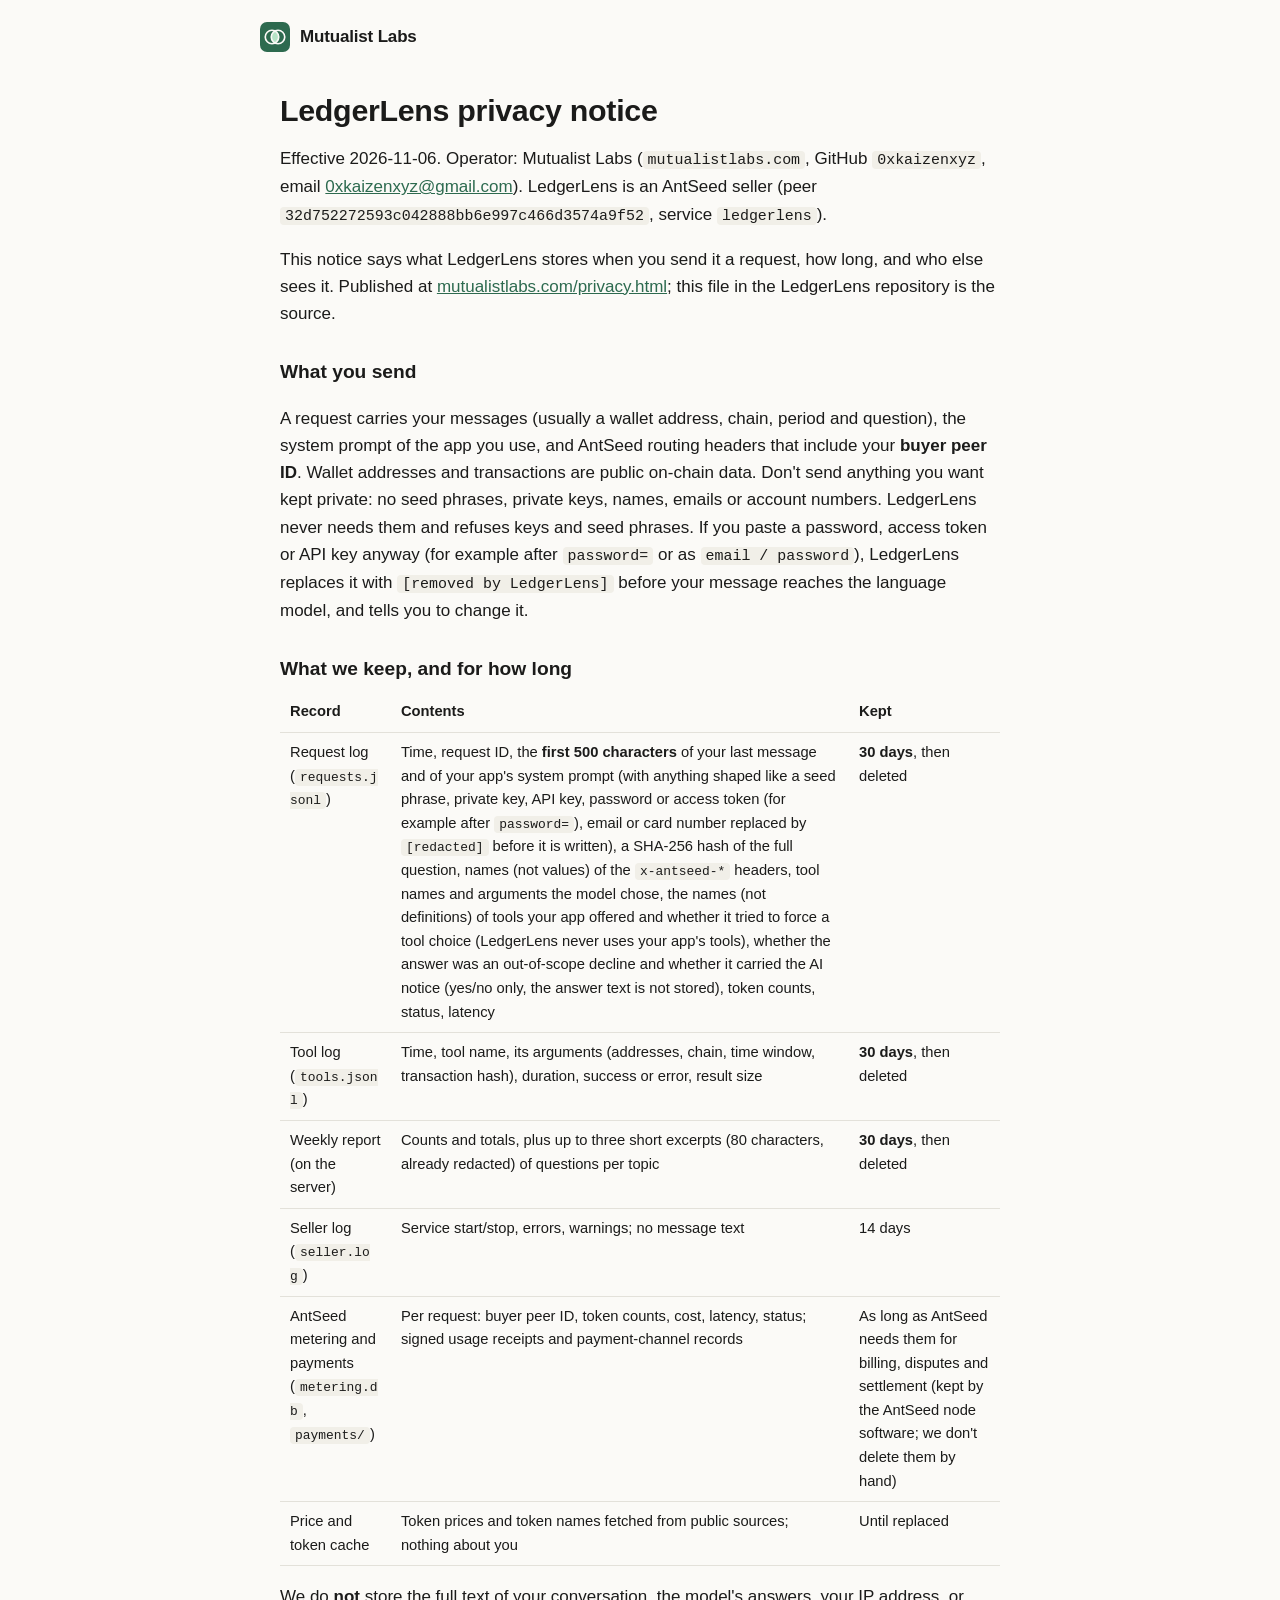
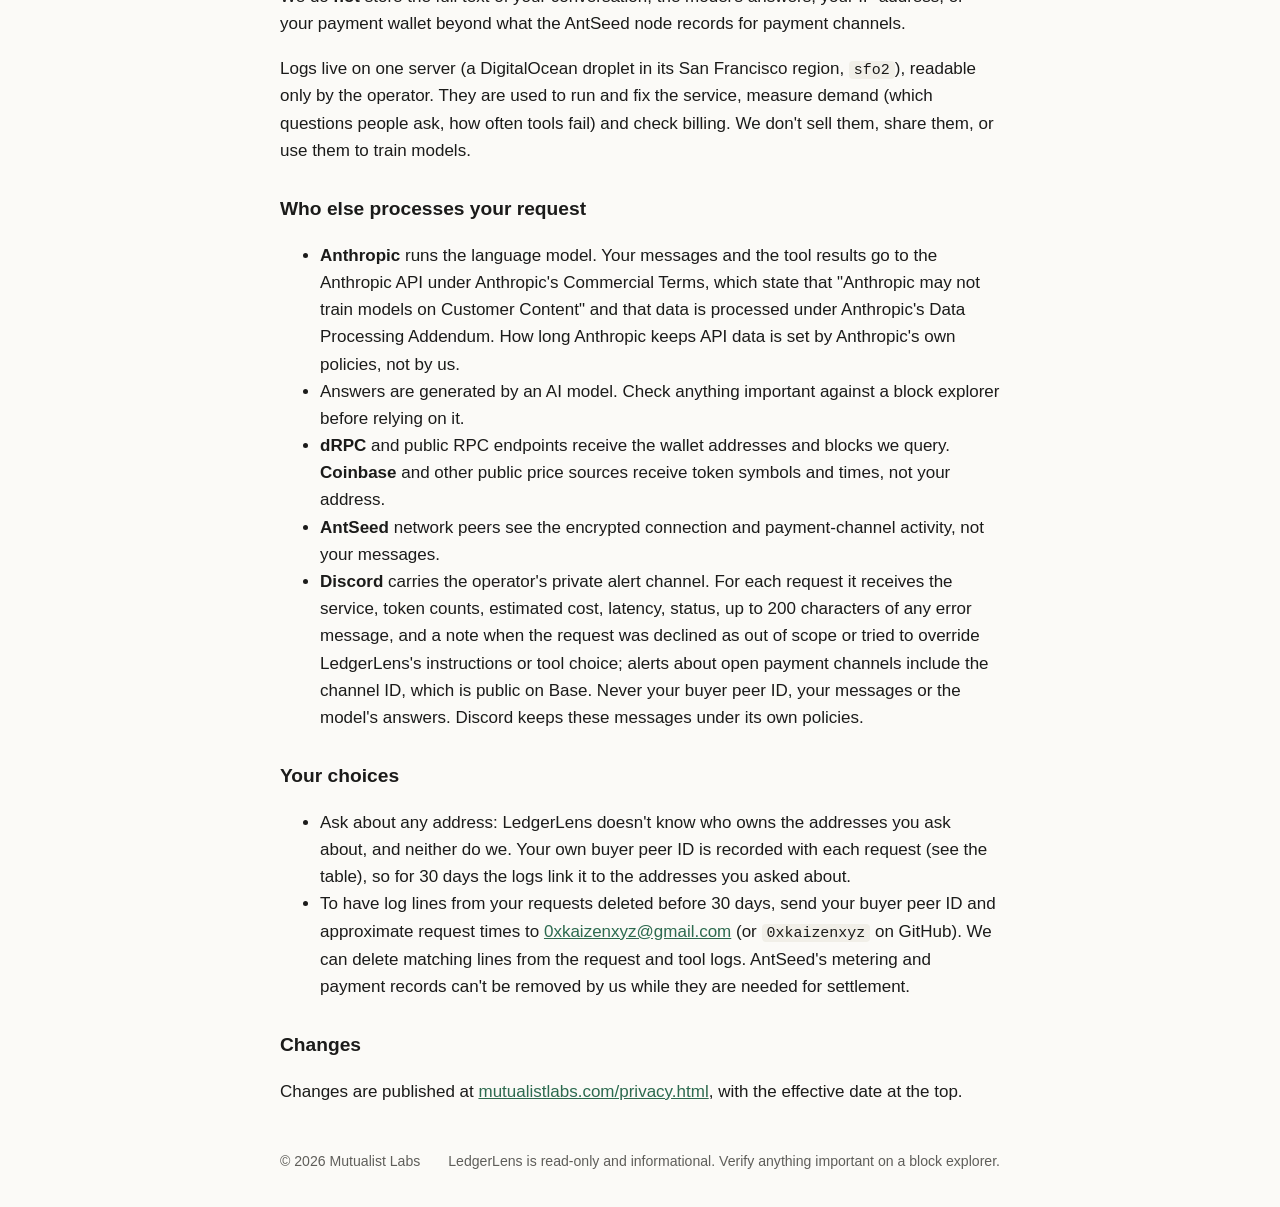
==== privacy.html @ b7d0d2d5 "Privacy: Discord alerts no longer carry buyer peer IDs (audit LL-03)" ====
<!doctype html>
<html lang="en">
<head>
  <meta charset="utf-8">
  <meta name="viewport" content="width=device-width, initial-scale=1">
  <title>LedgerLens privacy notice · Mutualist Labs</title>
  <meta name="description" content="What LedgerLens stores when you send it a request, how long, and who else sees it.">
  <link rel="icon" href="/favicon.svg" type="image/svg+xml">
  <link rel="apple-touch-icon" href="/apple-touch-icon.png">
  <style>
    :root {
      --bg: #fbfaf7;
      --fg: #1b1b1a;
      --muted: #5f5e5a;
      --line: #e3e1da;
      --accent: #2d6a4f;
      --accent-soft: #74c69d;
      --code-bg: #f1efe8;
      /* LedgerLens keeps its dark identity in both themes */
      --ll-bg: #141413;
      --ll-panel: #1f1e1c;
      --ll-line: #2c2b28;
      --ll-fg: #ecebe6;
      --ll-muted: #a3a29c;
      --ll-accent: #74c69d;
      --ll-warn: #e9a23b;
    }
    @media (prefers-color-scheme: dark) {
      :root {
        --bg: #1b1b1a;
        --fg: #ecebe6;
        --muted: #a3a29c;
        --line: #2f2e2b;
        --accent: #74c69d;
        --accent-soft: #74c69d;
        --code-bg: #242320;
        --ll-bg: #141413;
      }
    }
    * { box-sizing: border-box; }
    html { -webkit-text-size-adjust: 100%; }
    body {
      margin: 0;
      background: var(--bg);
      color: var(--fg);
      font: 17px/1.6 -apple-system, "Helvetica Neue", Helvetica, Arial, sans-serif;
    }
    a { color: var(--accent); }
    .wrap { max-width: 760px; margin: 0 auto; padding: 0 20px; }

    /* top bar */
    .bar { display: flex; align-items: center; gap: 10px; padding: 22px 0; font-weight: 700; letter-spacing: -0.01em; }
    .bar svg { width: 30px; height: 30px; border-radius: 7px; flex: none; }

    /* shared brand type */
    .eyebrow { font-size: 0.8rem; font-weight: 600; letter-spacing: 0.18em; text-transform: uppercase; color: var(--accent); margin: 0 0 14px; }
    .headline { font-size: clamp(2rem, 6vw, 3.1rem); line-height: 1.12; font-weight: 700; letter-spacing: -0.025em; margin: 0; text-wrap: balance; }
    .headline em { font-style: normal; color: var(--accent); }

    /* hero */
    .hero { text-align: center; padding-top: 64px; padding-bottom: 56px; }
    .chain { display: block; width: 236px; max-width: 70%; height: auto; margin: 34px auto 30px; color: var(--accent); }
    .chain .fill { fill: var(--accent-soft); opacity: 0.55; }
    .hero p.intro { max-width: 560px; margin: 0 auto; color: var(--muted); font-size: 1.08rem; }

    /* LedgerLens band */
    .ll { background: var(--ll-bg); color: var(--ll-fg); padding: 72px 0 64px; }
    .ll a { color: var(--ll-accent); }
    .ll .eyebrow { color: var(--ll-accent); display: flex; align-items: center; justify-content: center; gap: 10px; }
    .ll .eyebrow svg { width: 22px; height: 22px; border-radius: 5px; }
    .ll .headline { font-size: clamp(1.7rem, 5vw, 2.5rem); text-align: center; }
    .ll .headline em { color: var(--ll-accent); }
    .ll .sub { text-align: center; color: var(--ll-muted); max-width: 560px; margin: 16px auto 0; }

    .receipt {
      max-width: 600px; margin: 36px auto 8px;
      background: var(--ll-panel); border: 1px solid var(--ll-line); border-radius: 14px;
      padding: 18px 26px;
      font: 0.95rem/1.5 ui-monospace, SFMono-Regular, Menlo, Consolas, monospace;
    }
    .receipt div { display: flex; justify-content: space-between; gap: 16px; padding: 7px 0; }
    .receipt .tx { color: var(--ll-accent); white-space: nowrap; }
    .receipt .warn { color: var(--ll-warn); }
    .caption { text-align: center; color: var(--ll-muted); font-size: 0.8rem; margin: 0 0 48px; }

    .cols { display: grid; grid-template-columns: 1fr 1fr; gap: 8px 40px; }
    .ll h3 { font-size: 1rem; margin: 0 0 8px; color: var(--ll-fg); }
    .ll ul { padding-left: 1.1em; margin: 0 0 28px; color: var(--ll-muted); }
    .ll li { margin: 5px 0; }
    .ll li::marker { color: var(--ll-accent); }

    .ll code, .ll pre { font: 0.88em/1.55 ui-monospace, SFMono-Regular, Menlo, Consolas, monospace; background: var(--ll-panel); border-radius: 6px; }
    .ll code { padding: 1px 5px; word-break: break-all; }
    .ll pre { padding: 16px 18px; overflow-x: auto; border: 1px solid var(--ll-line); margin: 0 0 32px; }
    .ll pre code { padding: 0; background: none; word-break: normal; }
    .ll p { color: var(--ll-muted); }

    dl { display: grid; grid-template-columns: max-content 1fr; gap: 6px 18px; margin: 0; }
    dt { color: var(--ll-muted); }
    dd { margin: 0; min-width: 0; }

    footer { padding: 28px 0 40px; color: var(--muted); font-size: 0.88rem; }
    footer .wrap { display: flex; flex-wrap: wrap; justify-content: space-between; gap: 8px 24px; }

    @media (max-width: 560px) {
      .wrap { padding: 0 16px; }
      .hero { padding-top: 44px; padding-bottom: 44px; }
      .ll { padding: 52px 0 48px; }
      .cols { grid-template-columns: 1fr; }
      .receipt { padding: 14px 16px; font-size: 0.82rem; }
      dl { grid-template-columns: 1fr; gap: 2px; }
      dd { margin-bottom: 8px; }
    }
  </style>
  <style>
    .doc h1 { font-size: 1.9rem; line-height: 1.2; margin: 18px 0 10px; letter-spacing: -0.01em; }
    .doc h2 { font-size: 1.2rem; margin: 30px 0 8px; }
    .doc .tbl { overflow-x: auto; }
    .doc table { border-collapse: collapse; width: 100%; font-size: 0.92rem; }
    .doc th, .doc td { text-align: left; vertical-align: top; padding: 8px 10px; border-bottom: 1px solid var(--line); }
    .doc code { background: var(--code-bg); padding: 1px 5px; border-radius: 4px; font-size: 0.88em; overflow-wrap: anywhere; }
  </style>
</head>
<body>
  <!-- Generated from PRIVACY.md in the ledgerlens repo; edit that file, not this one. -->
  <header class="wrap bar">
    <svg viewBox="0 0 400 400" aria-hidden="true">
      <rect width="400" height="400" fill="#2d6a4f"/>
      <path d="M200,119.4 A90,90 0 0 1 200,280.6 A90,90 0 0 1 200,119.4 Z" fill="#b7e4c7"/>
      <circle cx="160" cy="200" r="90" fill="none" stroke="#fbfaf7" stroke-width="22"/>
      <circle cx="240" cy="200" r="90" fill="none" stroke="#fbfaf7" stroke-width="22"/>
    </svg>
    <a href="/" style="color:inherit;text-decoration:none">Mutualist Labs</a>
  </header>
  <main class="wrap doc">
<h1>LedgerLens privacy notice</h1>
<p>Effective 2026-11-06. Operator: Mutualist Labs (<code>mutualistlabs.com</code>, GitHub <code>0xkaizenxyz</code>, email <a href="mailto:0xkaizenxyz@gmail.com">0xkaizenxyz@gmail.com</a>). LedgerLens is an AntSeed seller (peer <code>32d752272593c042888bb6e997c466d3574a9f52</code>, service <code>ledgerlens</code>).</p>
<p>This notice says what LedgerLens stores when you send it a request, how long, and who else sees it. Published at <a href="/privacy.html">mutualistlabs.com/privacy.html</a>; this file in the LedgerLens repository is the source.</p>
<h2>What you send</h2>
<p>A request carries your messages (usually a wallet address, chain, period and question), the system prompt of the app you use, and AntSeed routing headers that include your <strong>buyer peer ID</strong>. Wallet addresses and transactions are public on-chain data. Don't send anything you want kept private: no seed phrases, private keys, names, emails or account numbers. LedgerLens never needs them and refuses keys and seed phrases. If you paste a password, access token or API key anyway (for example after <code>password=</code> or as <code>email / password</code>), LedgerLens replaces it with <code>[removed by LedgerLens]</code> before your message reaches the language model, and tells you to change it.</p>
<h2>What we keep, and for how long</h2>
<div class="tbl"><table>
<thead><tr><th>Record</th><th>Contents</th><th>Kept</th></tr></thead><tbody>
<tr><td>Request log (<code>requests.jsonl</code>)</td><td>Time, request ID, the <strong>first 500 characters</strong> of your last message and of your app's system prompt (with anything shaped like a seed phrase, private key, API key, password or access token (for example after <code>password=</code>), email or card number replaced by <code>[redacted]</code> before it is written), a SHA-256 hash of the full question, names (not values) of the <code>x-antseed-*</code> headers, tool names and arguments the model chose, the names (not definitions) of tools your app offered and whether it tried to force a tool choice (LedgerLens never uses your app's tools), whether the answer was an out-of-scope decline and whether it carried the AI notice (yes/no only, the answer text is not stored), token counts, status, latency</td><td><strong>30 days</strong>, then deleted</td></tr>
<tr><td>Tool log (<code>tools.jsonl</code>)</td><td>Time, tool name, its arguments (addresses, chain, time window, transaction hash), duration, success or error, result size</td><td><strong>30 days</strong>, then deleted</td></tr>
<tr><td>Weekly report (on the server)</td><td>Counts and totals, plus up to three short excerpts (80 characters, already redacted) of questions per topic</td><td><strong>30 days</strong>, then deleted</td></tr>
<tr><td>Seller log (<code>seller.log</code>)</td><td>Service start/stop, errors, warnings; no message text</td><td>14 days</td></tr>
<tr><td>AntSeed metering and payments (<code>metering.db</code>, <code>payments/</code>)</td><td>Per request: buyer peer ID, token counts, cost, latency, status; signed usage receipts and payment-channel records</td><td>As long as AntSeed needs them for billing, disputes and settlement (kept by the AntSeed node software; we don't delete them by hand)</td></tr>
<tr><td>Price and token cache</td><td>Token prices and token names fetched from public sources; nothing about you</td><td>Until replaced</td></tr>
</tbody></table></div>
<p>We do <strong>not</strong> store the full text of your conversation, the model's answers, your IP address, or your payment wallet beyond what the AntSeed node records for payment channels.</p>
<p>Logs live on one server (a DigitalOcean droplet in its San Francisco region, <code>sfo2</code>), readable only by the operator. They are used to run and fix the service, measure demand (which questions people ask, how often tools fail) and check billing. We don't sell them, share them, or use them to train models.</p>
<h2>Who else processes your request</h2>
<ul><li><strong>Anthropic</strong> runs the language model. Your messages and the tool results go to the Anthropic API under Anthropic's Commercial Terms, which state that "Anthropic may not train models on Customer Content" and that data is processed under Anthropic's Data Processing Addendum. How long Anthropic keeps API data is set by Anthropic's own policies, not by us.</li><li>Answers are generated by an AI model. Check anything important against a block explorer before relying on it.</li><li><strong>dRPC</strong> and public RPC endpoints receive the wallet addresses and blocks we query. <strong>Coinbase</strong> and other public price sources receive token symbols and times, not your address.</li><li><strong>AntSeed</strong> network peers see the encrypted connection and payment-channel activity, not your messages.</li><li><strong>Discord</strong> carries the operator's private alert channel. For each request it receives the service, token counts, estimated cost, latency, status, up to 200 characters of any error message, and a note when the request was declined as out of scope or tried to override LedgerLens's instructions or tool choice; alerts about open payment channels include the channel ID, which is public on Base. Never your buyer peer ID, your messages or the model's answers. Discord keeps these messages under its own policies.</li></ul>
<h2>Your choices</h2>
<ul><li>Ask about any address: LedgerLens doesn't know who owns the addresses you ask about, and neither do we. Your own buyer peer ID is recorded with each request (see the table), so for 30 days the logs link it to the addresses you asked about.</li><li>To have log lines from your requests deleted before 30 days, send your buyer peer ID and approximate request times to <a href="mailto:0xkaizenxyz@gmail.com">0xkaizenxyz@gmail.com</a> (or <code>0xkaizenxyz</code> on GitHub). We can delete matching lines from the request and tool logs. AntSeed's metering and payment records can't be removed by us while they are needed for settlement.</li></ul>
<h2>Changes</h2>
<p>Changes are published at <a href="/privacy.html">mutualistlabs.com/privacy.html</a>, with the effective date at the top.</p>
  </main>
  <footer>
    <div class="wrap">
      <span>© 2026 Mutualist Labs</span>
      <span>LedgerLens is read-only and informational. Verify anything important on a block explorer.</span>
    </div>
  </footer>
</body>
</html>
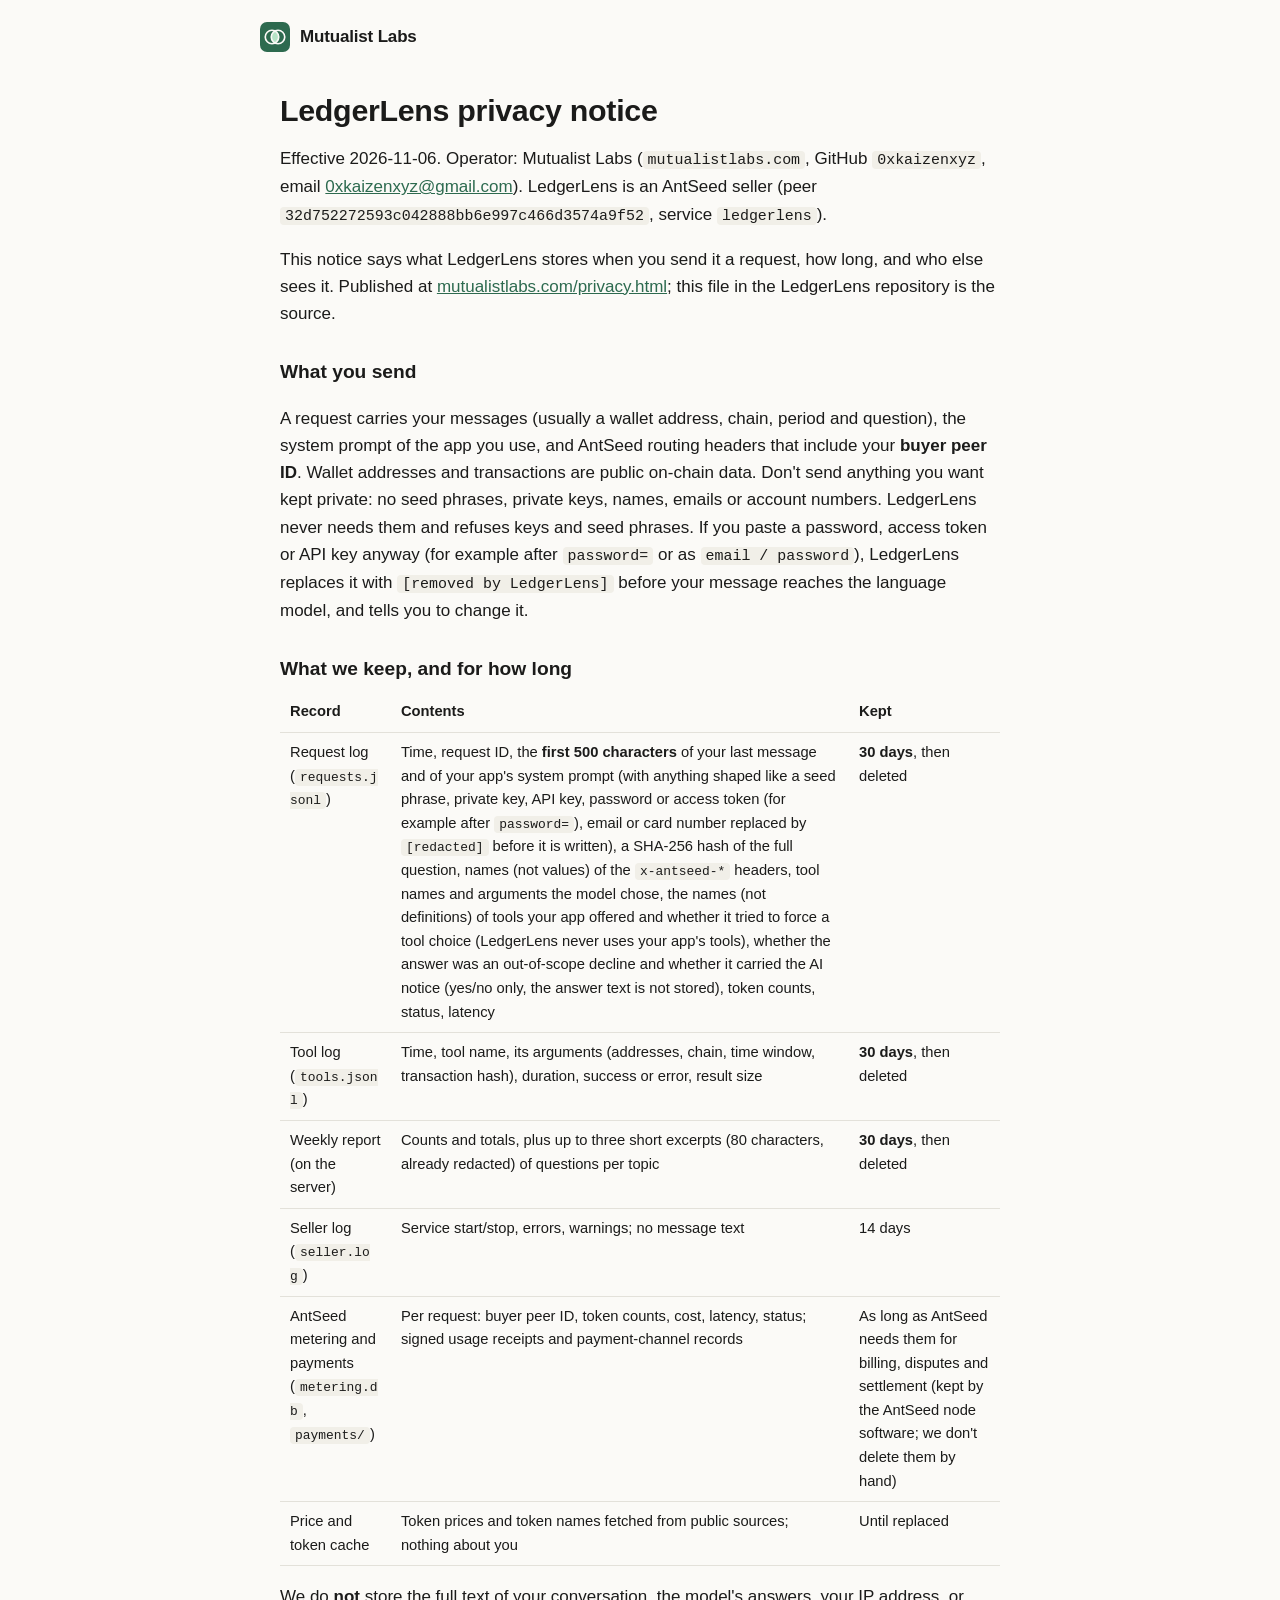
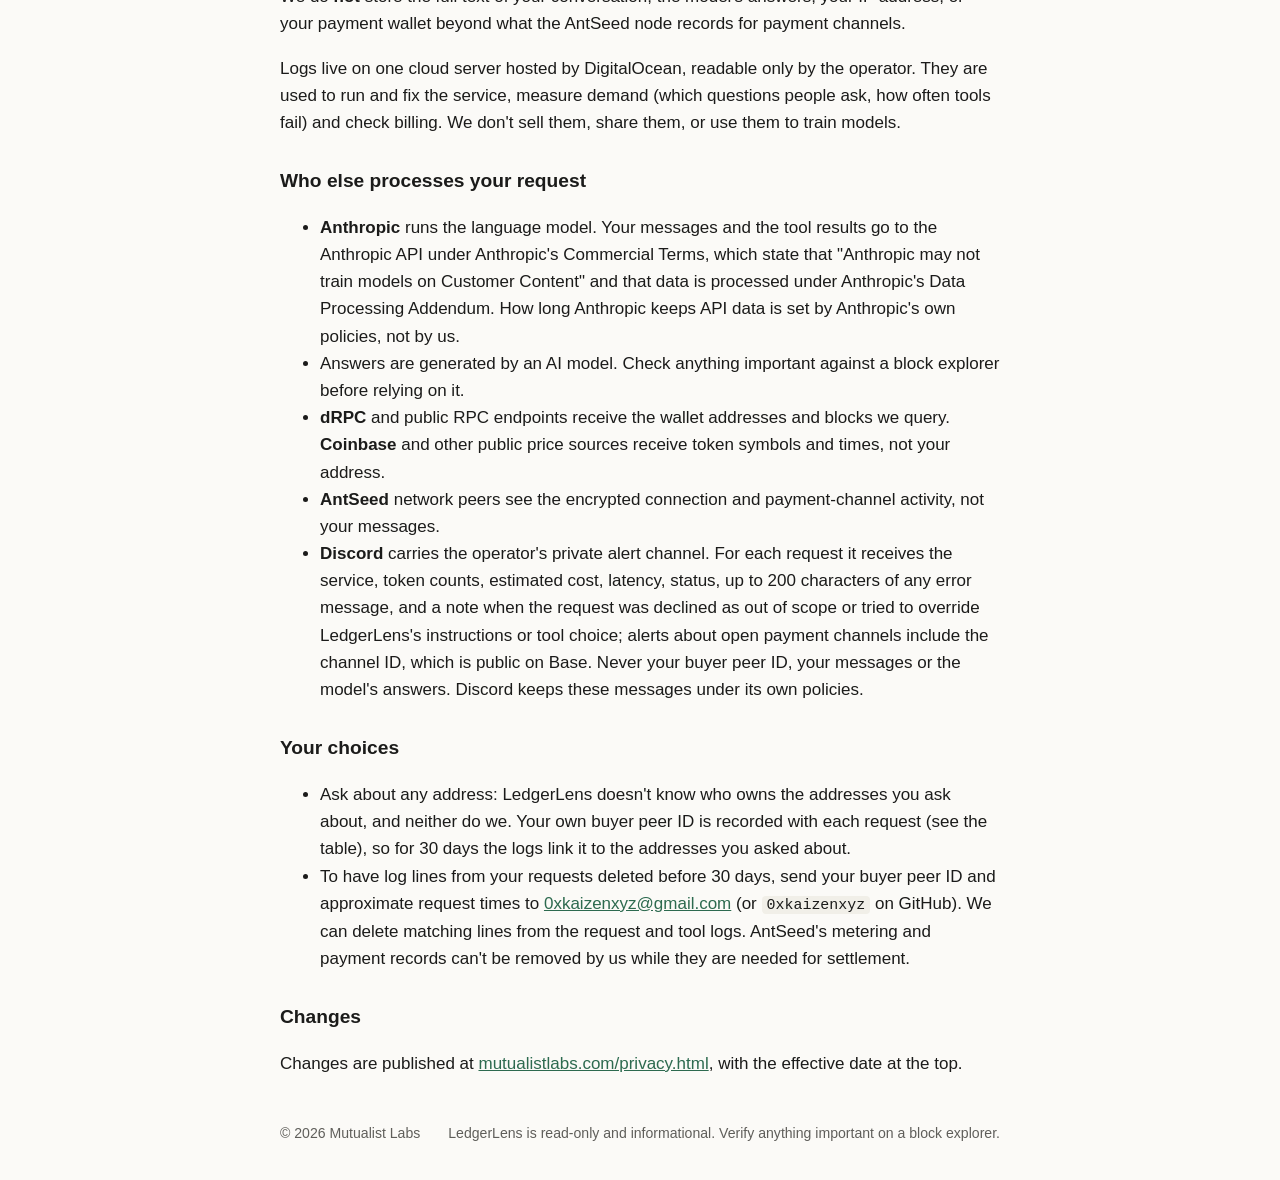
==== commit 24479832: "Privacy page: drop the server's region Co-Authored-By: Claude Opus 5.5 <noreply@anthropic.com>" ====
--- a/privacy.html
+++ b/privacy.html
@@ -149,7 +149,7 @@
 <tr><td>Price and token cache</td><td>Token prices and token names fetched from public sources; nothing about you</td><td>Until replaced</td></tr>
 </tbody></table></div>
 <p>We do <strong>not</strong> store the full text of your conversation, the model's answers, your IP address, or your payment wallet beyond what the AntSeed node records for payment channels.</p>
-<p>Logs live on one server (a DigitalOcean droplet in its San Francisco region, <code>sfo2</code>), readable only by the operator. They are used to run and fix the service, measure demand (which questions people ask, how often tools fail) and check billing. We don't sell them, share them, or use them to train models.</p>
+<p>Logs live on one cloud server hosted by DigitalOcean, readable only by the operator. They are used to run and fix the service, measure demand (which questions people ask, how often tools fail) and check billing. We don't sell them, share them, or use them to train models.</p>
 <h2>Who else processes your request</h2>
 <ul><li><strong>Anthropic</strong> runs the language model. Your messages and the tool results go to the Anthropic API under Anthropic's Commercial Terms, which state that "Anthropic may not train models on Customer Content" and that data is processed under Anthropic's Data Processing Addendum. How long Anthropic keeps API data is set by Anthropic's own policies, not by us.</li><li>Answers are generated by an AI model. Check anything important against a block explorer before relying on it.</li><li><strong>dRPC</strong> and public RPC endpoints receive the wallet addresses and blocks we query. <strong>Coinbase</strong> and other public price sources receive token symbols and times, not your address.</li><li><strong>AntSeed</strong> network peers see the encrypted connection and payment-channel activity, not your messages.</li><li><strong>Discord</strong> carries the operator's private alert channel. For each request it receives the service, token counts, estimated cost, latency, status, up to 200 characters of any error message, and a note when the request was declined as out of scope or tried to override LedgerLens's instructions or tool choice; alerts about open payment channels include the channel ID, which is public on Base. Never your buyer peer ID, your messages or the model's answers. Discord keeps these messages under its own policies.</li></ul>
 <h2>Your choices</h2>
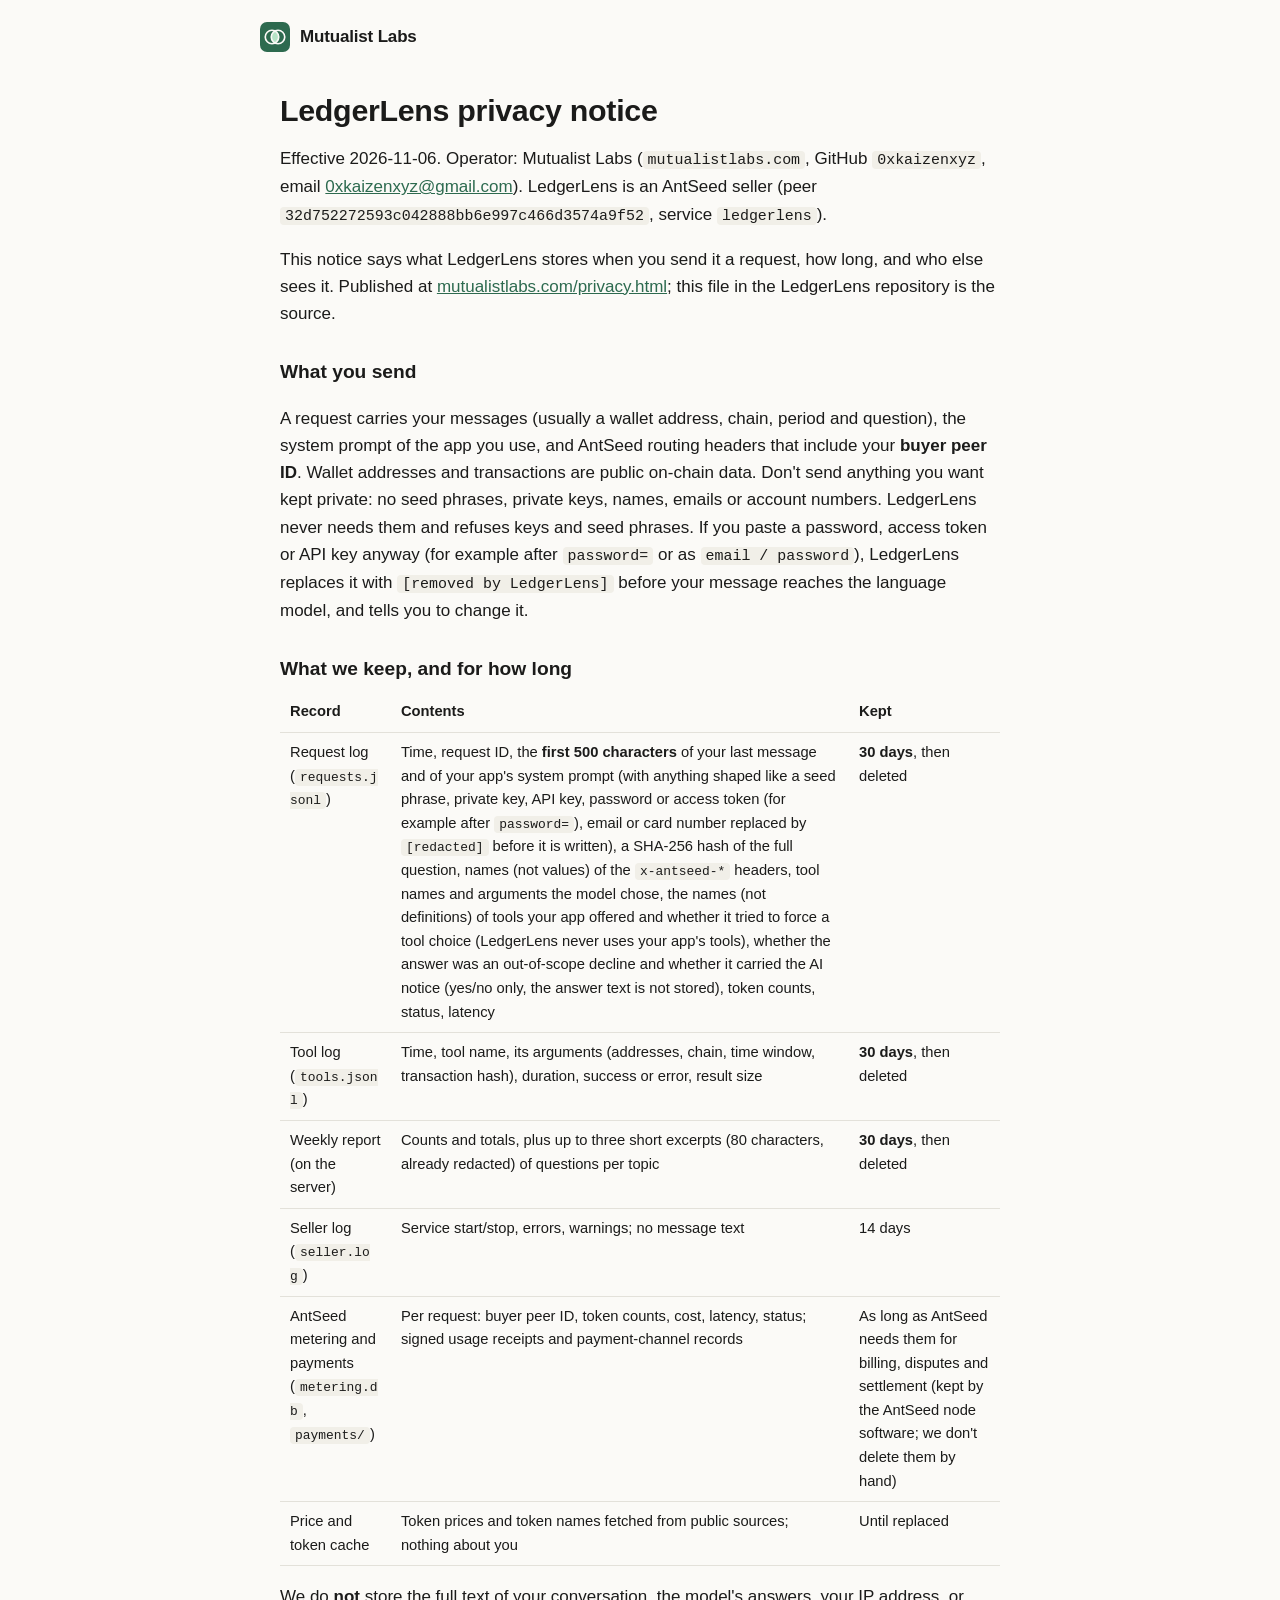
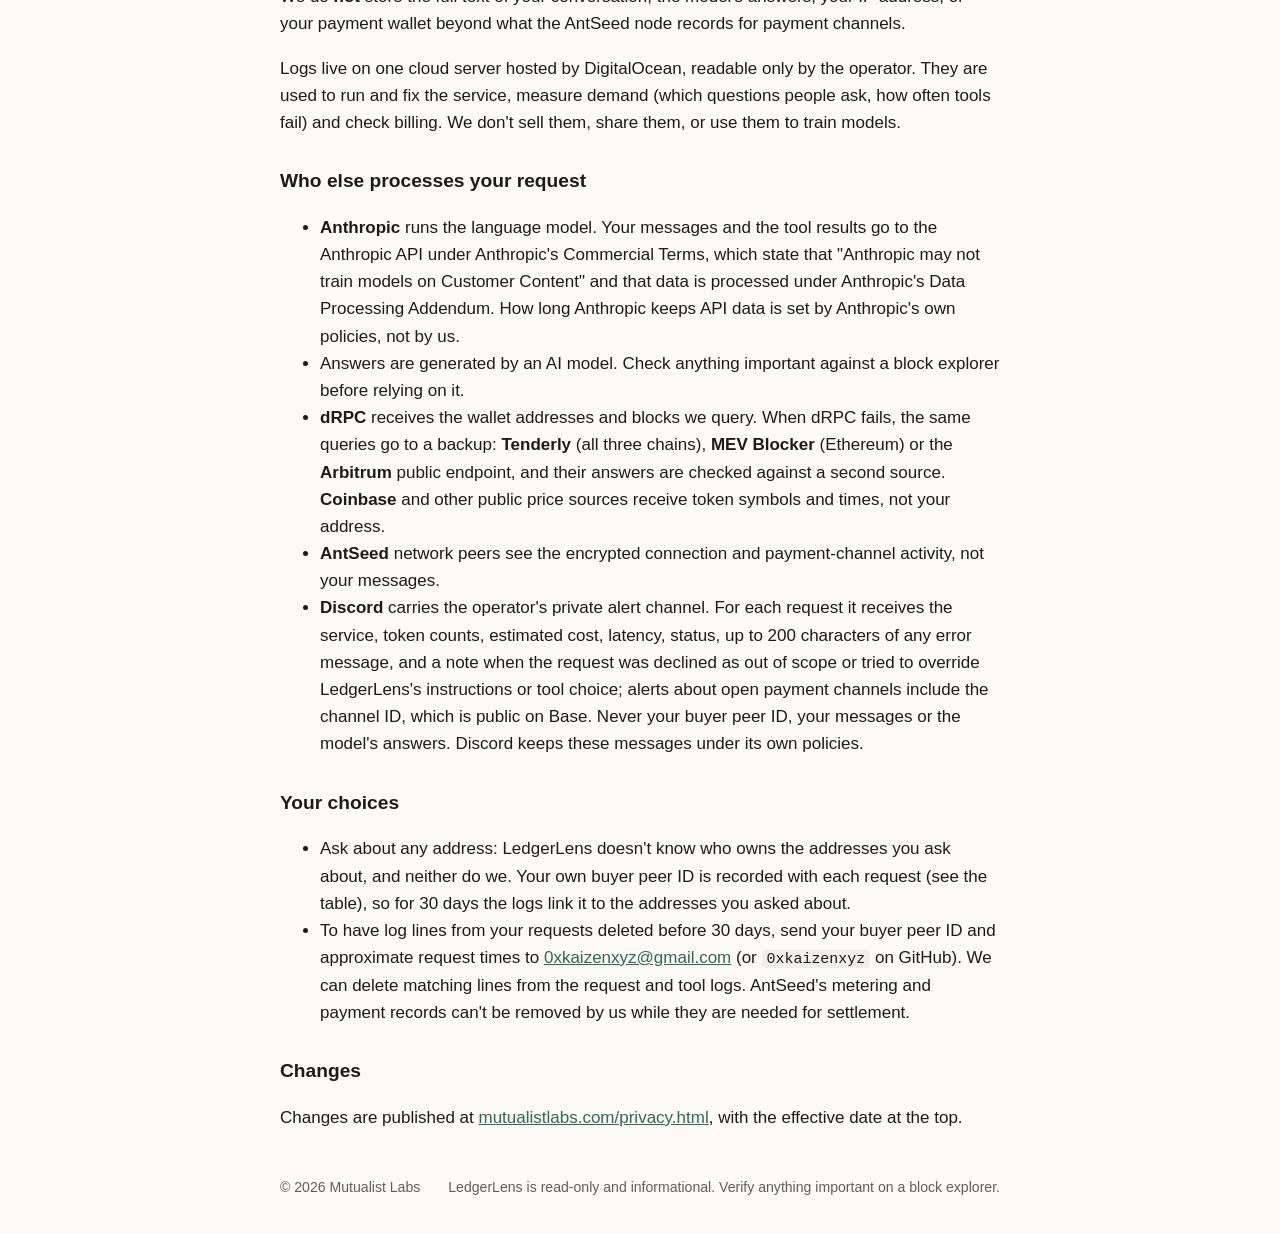
==== commit c27e63fa: "Privacy: name the RPC backup providers and the cross-check (audit LL-08)" ====
--- a/privacy.html
+++ b/privacy.html
@@ -151,7 +151,7 @@
 <p>We do <strong>not</strong> store the full text of your conversation, the model's answers, your IP address, or your payment wallet beyond what the AntSeed node records for payment channels.</p>
 <p>Logs live on one cloud server hosted by DigitalOcean, readable only by the operator. They are used to run and fix the service, measure demand (which questions people ask, how often tools fail) and check billing. We don't sell them, share them, or use them to train models.</p>
 <h2>Who else processes your request</h2>
-<ul><li><strong>Anthropic</strong> runs the language model. Your messages and the tool results go to the Anthropic API under Anthropic's Commercial Terms, which state that "Anthropic may not train models on Customer Content" and that data is processed under Anthropic's Data Processing Addendum. How long Anthropic keeps API data is set by Anthropic's own policies, not by us.</li><li>Answers are generated by an AI model. Check anything important against a block explorer before relying on it.</li><li><strong>dRPC</strong> and public RPC endpoints receive the wallet addresses and blocks we query. <strong>Coinbase</strong> and other public price sources receive token symbols and times, not your address.</li><li><strong>AntSeed</strong> network peers see the encrypted connection and payment-channel activity, not your messages.</li><li><strong>Discord</strong> carries the operator's private alert channel. For each request it receives the service, token counts, estimated cost, latency, status, up to 200 characters of any error message, and a note when the request was declined as out of scope or tried to override LedgerLens's instructions or tool choice; alerts about open payment channels include the channel ID, which is public on Base. Never your buyer peer ID, your messages or the model's answers. Discord keeps these messages under its own policies.</li></ul>
+<ul><li><strong>Anthropic</strong> runs the language model. Your messages and the tool results go to the Anthropic API under Anthropic's Commercial Terms, which state that "Anthropic may not train models on Customer Content" and that data is processed under Anthropic's Data Processing Addendum. How long Anthropic keeps API data is set by Anthropic's own policies, not by us.</li><li>Answers are generated by an AI model. Check anything important against a block explorer before relying on it.</li><li><strong>dRPC</strong> receives the wallet addresses and blocks we query. When dRPC fails, the same queries go to a backup: <strong>Tenderly</strong> (all three chains), <strong>MEV Blocker</strong> (Ethereum) or the <strong>Arbitrum</strong> public endpoint, and their answers are checked against a second source. <strong>Coinbase</strong> and other public price sources receive token symbols and times, not your address.</li><li><strong>AntSeed</strong> network peers see the encrypted connection and payment-channel activity, not your messages.</li><li><strong>Discord</strong> carries the operator's private alert channel. For each request it receives the service, token counts, estimated cost, latency, status, up to 200 characters of any error message, and a note when the request was declined as out of scope or tried to override LedgerLens's instructions or tool choice; alerts about open payment channels include the channel ID, which is public on Base. Never your buyer peer ID, your messages or the model's answers. Discord keeps these messages under its own policies.</li></ul>
 <h2>Your choices</h2>
 <ul><li>Ask about any address: LedgerLens doesn't know who owns the addresses you ask about, and neither do we. Your own buyer peer ID is recorded with each request (see the table), so for 30 days the logs link it to the addresses you asked about.</li><li>To have log lines from your requests deleted before 30 days, send your buyer peer ID and approximate request times to <a href="mailto:0xkaizenxyz@gmail.com">0xkaizenxyz@gmail.com</a> (or <code>0xkaizenxyz</code> on GitHub). We can delete matching lines from the request and tool logs. AntSeed's metering and payment records can't be removed by us while they are needed for settlement.</li></ul>
 <h2>Changes</h2>
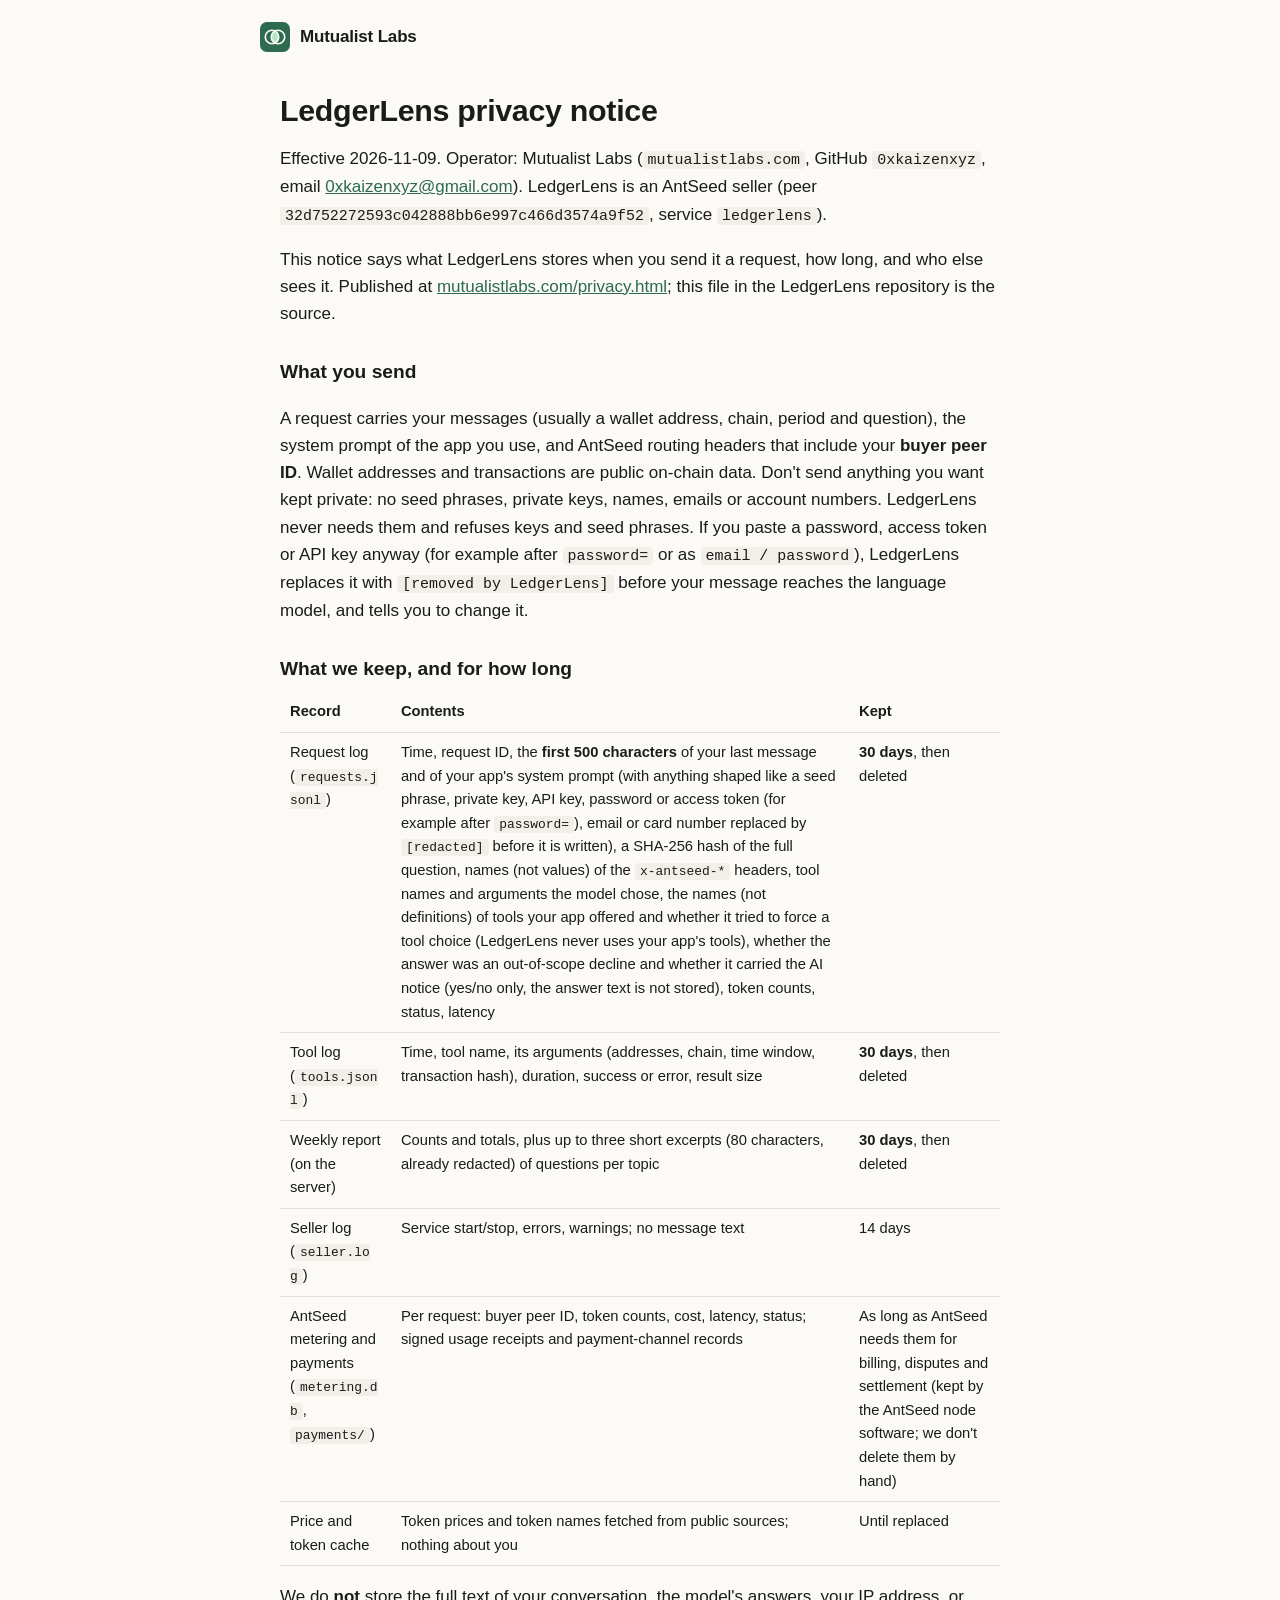
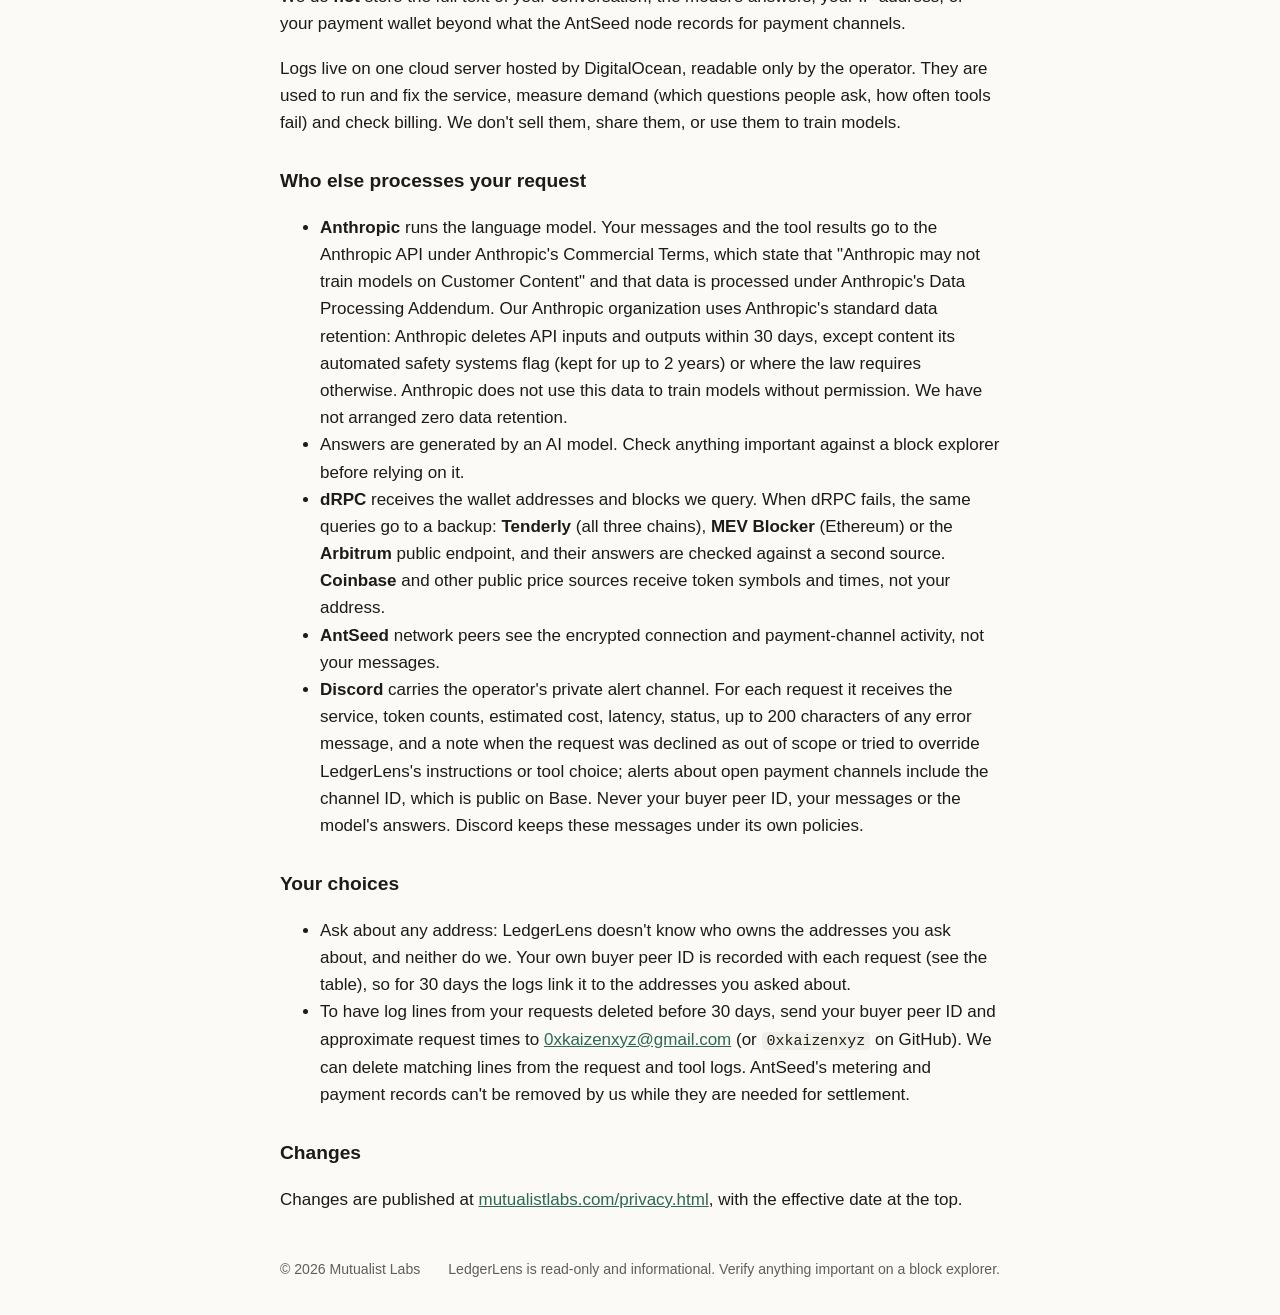
==== commit d2194671: "Privacy: state Anthropic's 30-day data retention (audit LL-11) Co-Authored-By: Claude Opus 5.5 <nore" ====
--- a/privacy.html
+++ b/privacy.html
@@ -134,7 +134,7 @@
   </header>
   <main class="wrap doc">
 <h1>LedgerLens privacy notice</h1>
-<p>Effective 2026-11-06. Operator: Mutualist Labs (<code>mutualistlabs.com</code>, GitHub <code>0xkaizenxyz</code>, email <a href="mailto:0xkaizenxyz@gmail.com">0xkaizenxyz@gmail.com</a>). LedgerLens is an AntSeed seller (peer <code>32d752272593c042888bb6e997c466d3574a9f52</code>, service <code>ledgerlens</code>).</p>
+<p>Effective 2026-11-09. Operator: Mutualist Labs (<code>mutualistlabs.com</code>, GitHub <code>0xkaizenxyz</code>, email <a href="mailto:0xkaizenxyz@gmail.com">0xkaizenxyz@gmail.com</a>). LedgerLens is an AntSeed seller (peer <code>32d752272593c042888bb6e997c466d3574a9f52</code>, service <code>ledgerlens</code>).</p>
 <p>This notice says what LedgerLens stores when you send it a request, how long, and who else sees it. Published at <a href="/privacy.html">mutualistlabs.com/privacy.html</a>; this file in the LedgerLens repository is the source.</p>
 <h2>What you send</h2>
 <p>A request carries your messages (usually a wallet address, chain, period and question), the system prompt of the app you use, and AntSeed routing headers that include your <strong>buyer peer ID</strong>. Wallet addresses and transactions are public on-chain data. Don't send anything you want kept private: no seed phrases, private keys, names, emails or account numbers. LedgerLens never needs them and refuses keys and seed phrases. If you paste a password, access token or API key anyway (for example after <code>password=</code> or as <code>email / password</code>), LedgerLens replaces it with <code>[removed by LedgerLens]</code> before your message reaches the language model, and tells you to change it.</p>
@@ -151,7 +151,7 @@
 <p>We do <strong>not</strong> store the full text of your conversation, the model's answers, your IP address, or your payment wallet beyond what the AntSeed node records for payment channels.</p>
 <p>Logs live on one cloud server hosted by DigitalOcean, readable only by the operator. They are used to run and fix the service, measure demand (which questions people ask, how often tools fail) and check billing. We don't sell them, share them, or use them to train models.</p>
 <h2>Who else processes your request</h2>
-<ul><li><strong>Anthropic</strong> runs the language model. Your messages and the tool results go to the Anthropic API under Anthropic's Commercial Terms, which state that "Anthropic may not train models on Customer Content" and that data is processed under Anthropic's Data Processing Addendum. How long Anthropic keeps API data is set by Anthropic's own policies, not by us.</li><li>Answers are generated by an AI model. Check anything important against a block explorer before relying on it.</li><li><strong>dRPC</strong> receives the wallet addresses and blocks we query. When dRPC fails, the same queries go to a backup: <strong>Tenderly</strong> (all three chains), <strong>MEV Blocker</strong> (Ethereum) or the <strong>Arbitrum</strong> public endpoint, and their answers are checked against a second source. <strong>Coinbase</strong> and other public price sources receive token symbols and times, not your address.</li><li><strong>AntSeed</strong> network peers see the encrypted connection and payment-channel activity, not your messages.</li><li><strong>Discord</strong> carries the operator's private alert channel. For each request it receives the service, token counts, estimated cost, latency, status, up to 200 characters of any error message, and a note when the request was declined as out of scope or tried to override LedgerLens's instructions or tool choice; alerts about open payment channels include the channel ID, which is public on Base. Never your buyer peer ID, your messages or the model's answers. Discord keeps these messages under its own policies.</li></ul>
+<ul><li><strong>Anthropic</strong> runs the language model. Your messages and the tool results go to the Anthropic API under Anthropic's Commercial Terms, which state that "Anthropic may not train models on Customer Content" and that data is processed under Anthropic's Data Processing Addendum. Our Anthropic organization uses Anthropic's standard data retention: Anthropic deletes API inputs and outputs within 30 days, except content its automated safety systems flag (kept for up to 2 years) or where the law requires otherwise. Anthropic does not use this data to train models without permission. We have not arranged zero data retention.</li><li>Answers are generated by an AI model. Check anything important against a block explorer before relying on it.</li><li><strong>dRPC</strong> receives the wallet addresses and blocks we query. When dRPC fails, the same queries go to a backup: <strong>Tenderly</strong> (all three chains), <strong>MEV Blocker</strong> (Ethereum) or the <strong>Arbitrum</strong> public endpoint, and their answers are checked against a second source. <strong>Coinbase</strong> and other public price sources receive token symbols and times, not your address.</li><li><strong>AntSeed</strong> network peers see the encrypted connection and payment-channel activity, not your messages.</li><li><strong>Discord</strong> carries the operator's private alert channel. For each request it receives the service, token counts, estimated cost, latency, status, up to 200 characters of any error message, and a note when the request was declined as out of scope or tried to override LedgerLens's instructions or tool choice; alerts about open payment channels include the channel ID, which is public on Base. Never your buyer peer ID, your messages or the model's answers. Discord keeps these messages under its own policies.</li></ul>
 <h2>Your choices</h2>
 <ul><li>Ask about any address: LedgerLens doesn't know who owns the addresses you ask about, and neither do we. Your own buyer peer ID is recorded with each request (see the table), so for 30 days the logs link it to the addresses you asked about.</li><li>To have log lines from your requests deleted before 30 days, send your buyer peer ID and approximate request times to <a href="mailto:0xkaizenxyz@gmail.com">0xkaizenxyz@gmail.com</a> (or <code>0xkaizenxyz</code> on GitHub). We can delete matching lines from the request and tool logs. AntSeed's metering and payment records can't be removed by us while they are needed for settlement.</li></ul>
 <h2>Changes</h2>
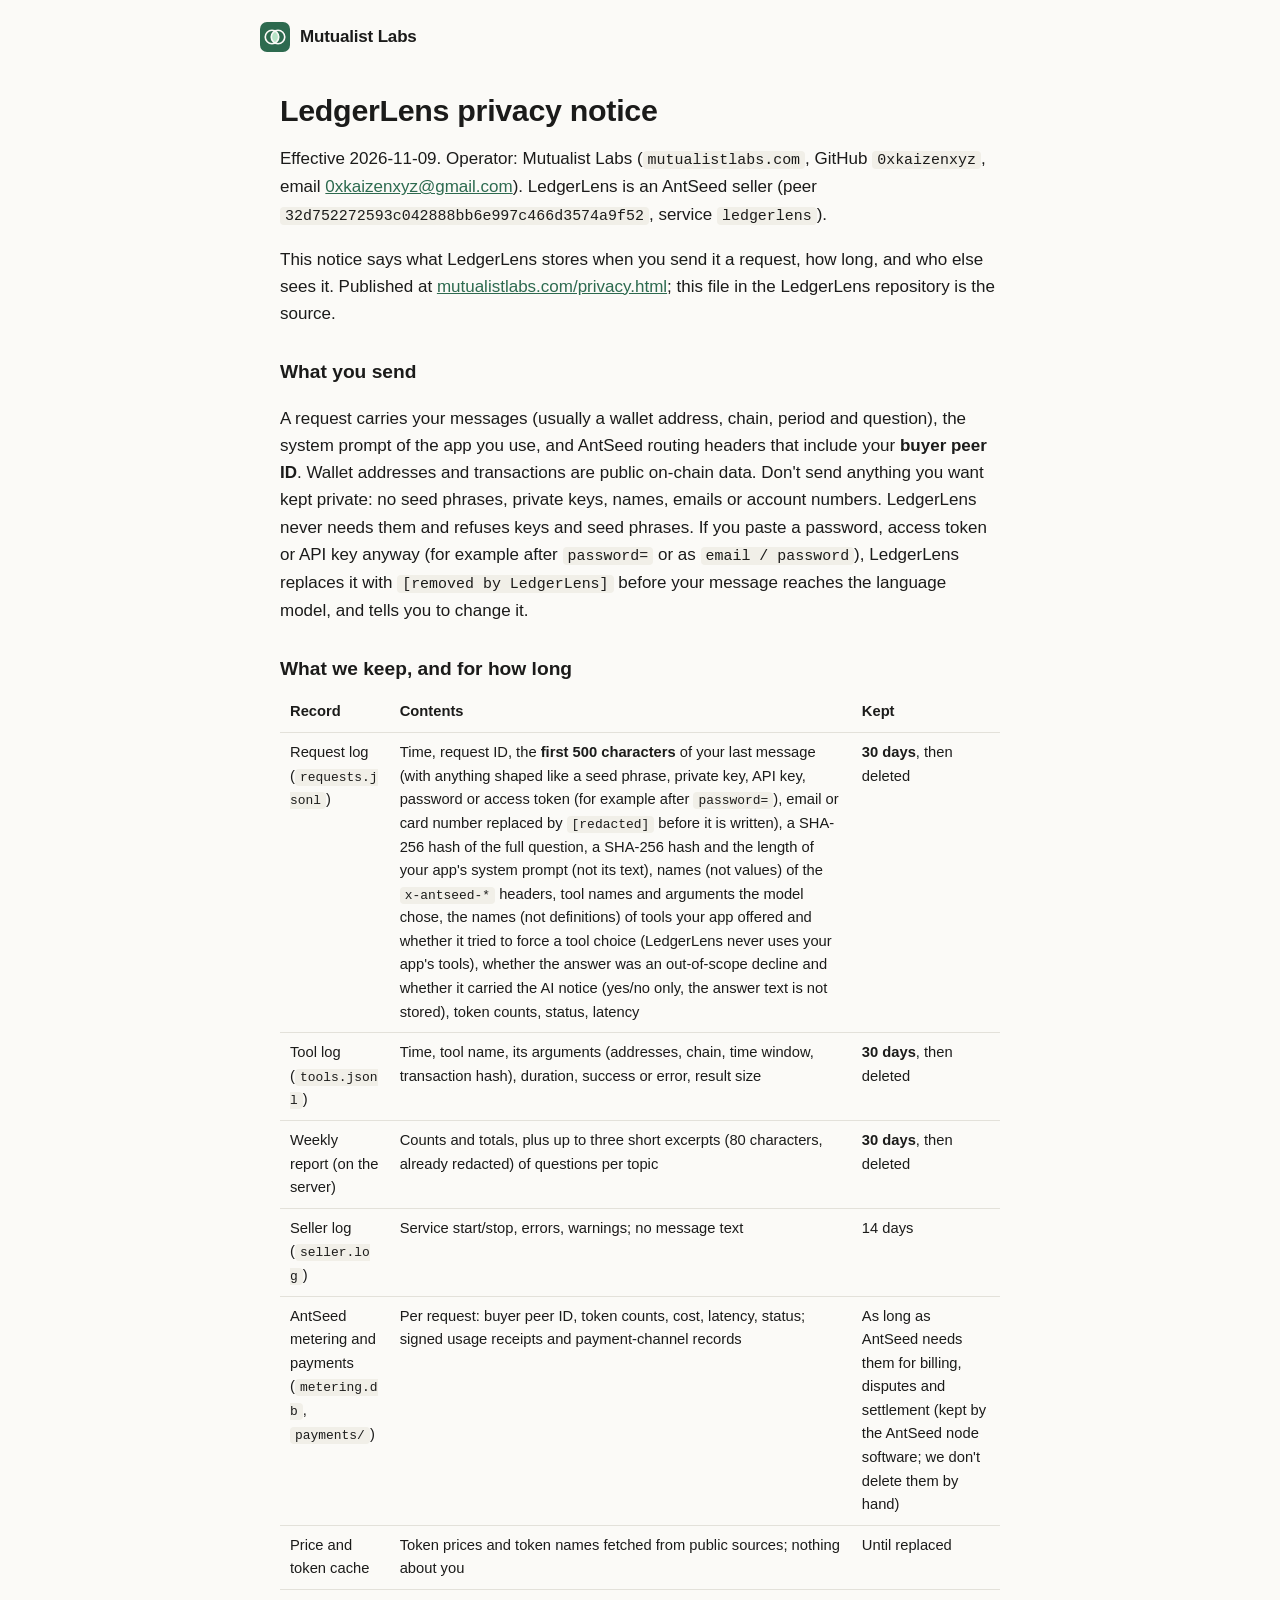
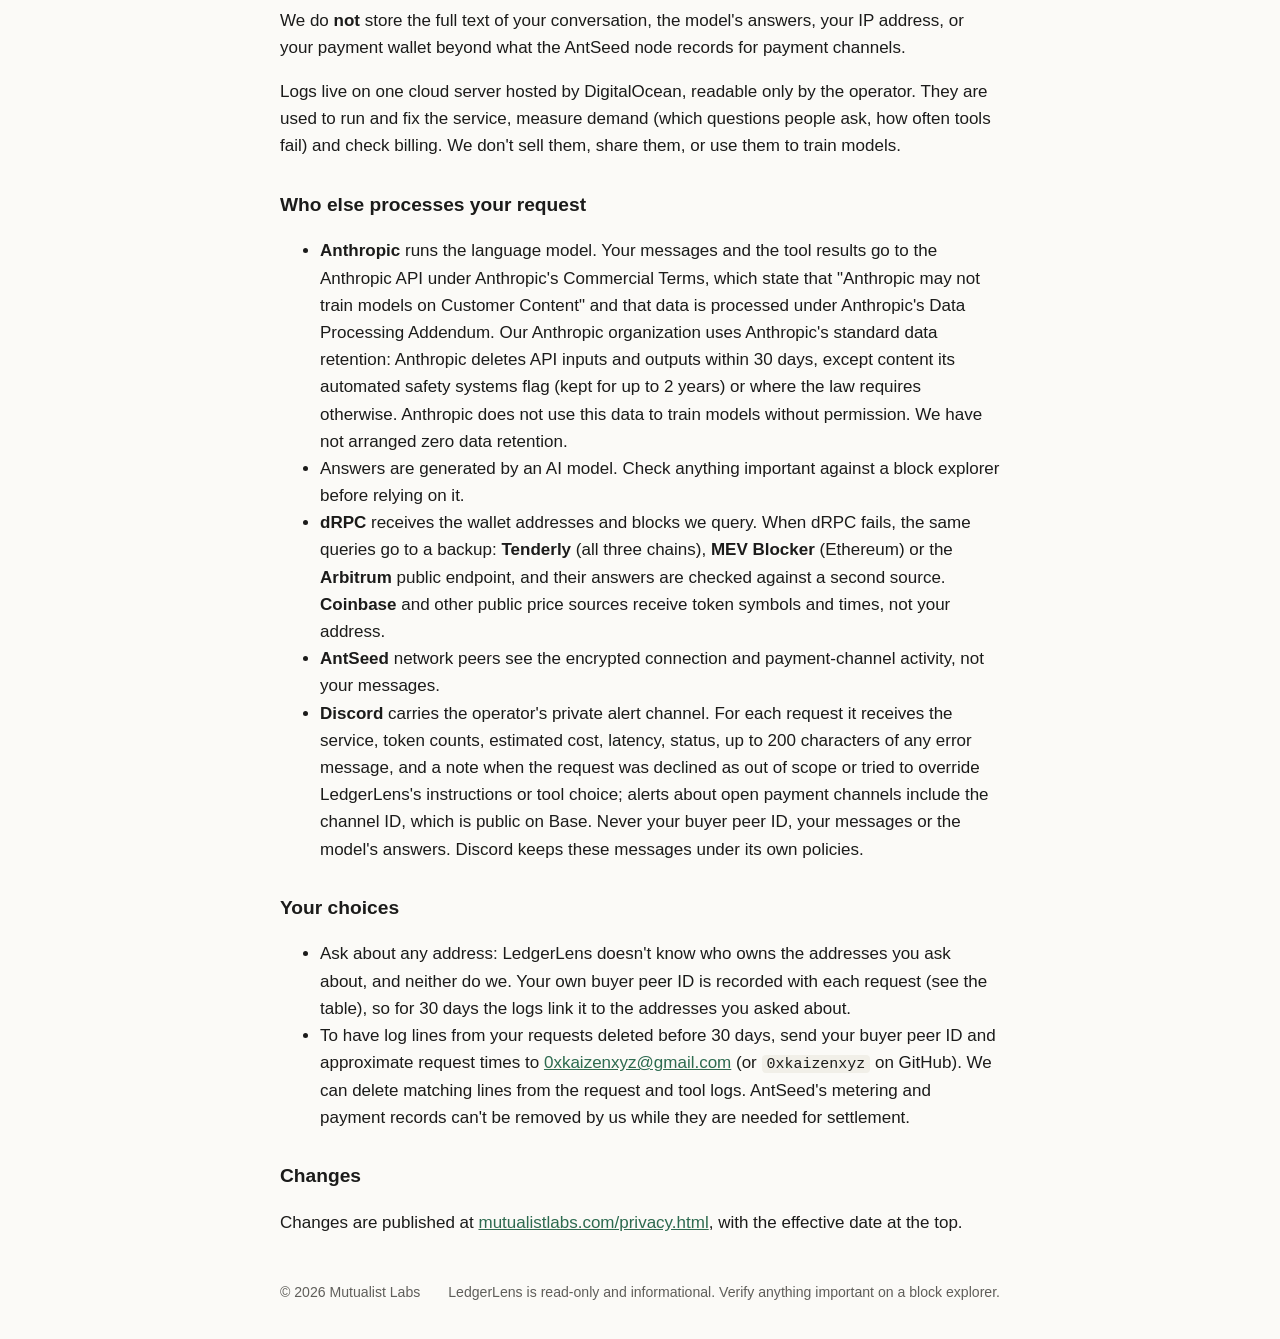
==== commit e81ea2e4: "Privacy: request log keeps only a hash and length of the app's system prompt (audit LL-04) Co-Author" ====
--- a/privacy.html
+++ b/privacy.html
@@ -141,7 +141,7 @@
 <h2>What we keep, and for how long</h2>
 <div class="tbl"><table>
 <thead><tr><th>Record</th><th>Contents</th><th>Kept</th></tr></thead><tbody>
-<tr><td>Request log (<code>requests.jsonl</code>)</td><td>Time, request ID, the <strong>first 500 characters</strong> of your last message and of your app's system prompt (with anything shaped like a seed phrase, private key, API key, password or access token (for example after <code>password=</code>), email or card number replaced by <code>[redacted]</code> before it is written), a SHA-256 hash of the full question, names (not values) of the <code>x-antseed-*</code> headers, tool names and arguments the model chose, the names (not definitions) of tools your app offered and whether it tried to force a tool choice (LedgerLens never uses your app's tools), whether the answer was an out-of-scope decline and whether it carried the AI notice (yes/no only, the answer text is not stored), token counts, status, latency</td><td><strong>30 days</strong>, then deleted</td></tr>
+<tr><td>Request log (<code>requests.jsonl</code>)</td><td>Time, request ID, the <strong>first 500 characters</strong> of your last message (with anything shaped like a seed phrase, private key, API key, password or access token (for example after <code>password=</code>), email or card number replaced by <code>[redacted]</code> before it is written), a SHA-256 hash of the full question, a SHA-256 hash and the length of your app's system prompt (not its text), names (not values) of the <code>x-antseed-*</code> headers, tool names and arguments the model chose, the names (not definitions) of tools your app offered and whether it tried to force a tool choice (LedgerLens never uses your app's tools), whether the answer was an out-of-scope decline and whether it carried the AI notice (yes/no only, the answer text is not stored), token counts, status, latency</td><td><strong>30 days</strong>, then deleted</td></tr>
 <tr><td>Tool log (<code>tools.jsonl</code>)</td><td>Time, tool name, its arguments (addresses, chain, time window, transaction hash), duration, success or error, result size</td><td><strong>30 days</strong>, then deleted</td></tr>
 <tr><td>Weekly report (on the server)</td><td>Counts and totals, plus up to three short excerpts (80 characters, already redacted) of questions per topic</td><td><strong>30 days</strong>, then deleted</td></tr>
 <tr><td>Seller log (<code>seller.log</code>)</td><td>Service start/stop, errors, warnings; no message text</td><td>14 days</td></tr>
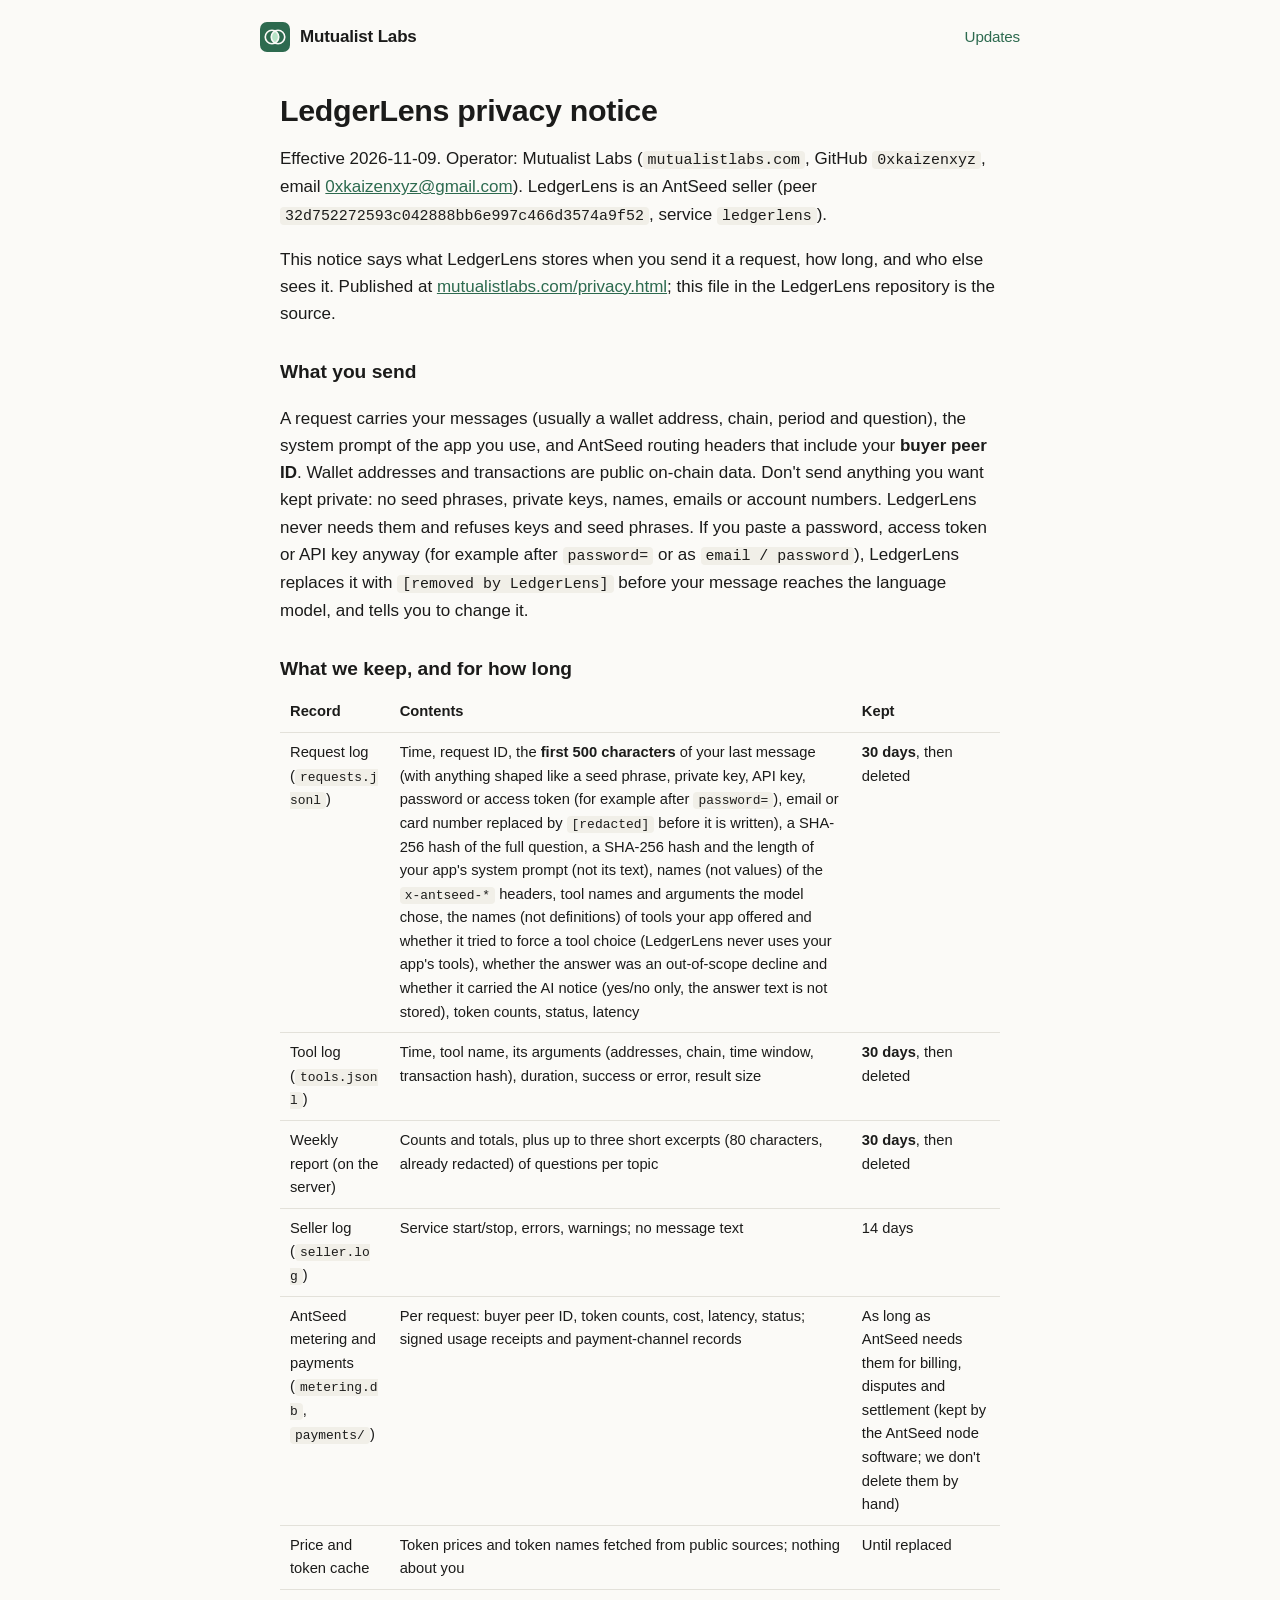
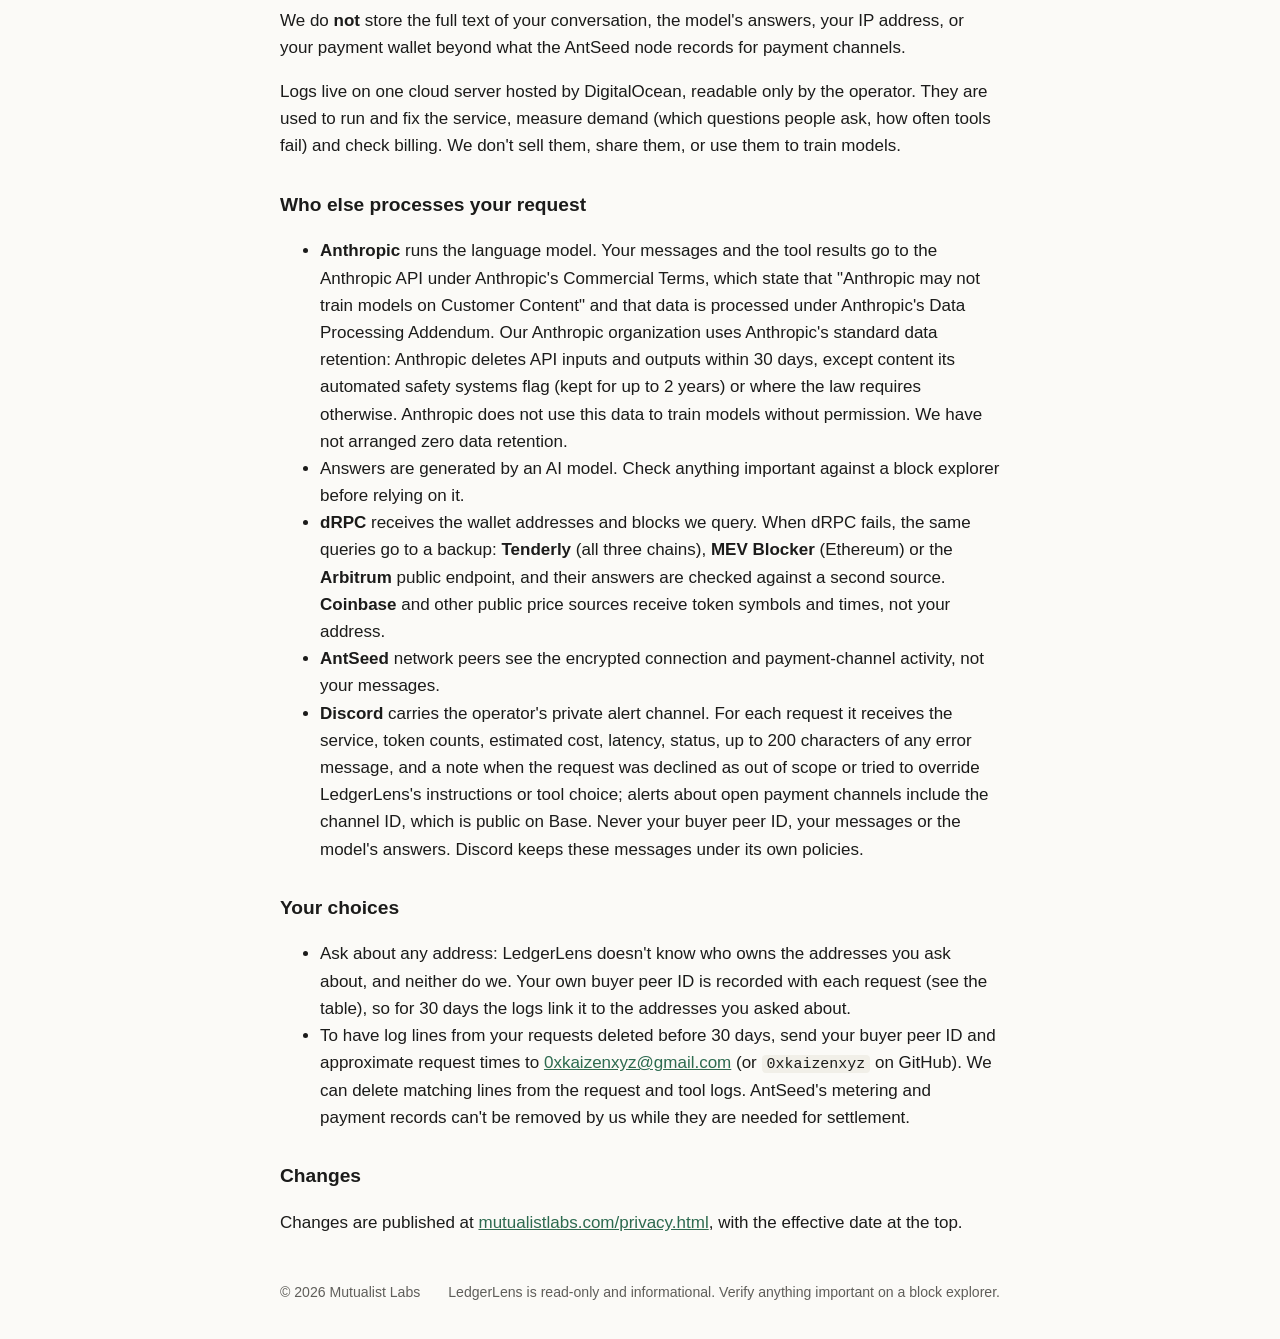
==== commit c91dd5bd: "Add Updates page with the first post; link it from the header and home page Also corrects the long-p" ====
--- a/privacy.html
+++ b/privacy.html
@@ -51,6 +51,8 @@
     /* top bar */
     .bar { display: flex; align-items: center; gap: 10px; padding: 22px 0; font-weight: 700; letter-spacing: -0.01em; }
     .bar svg { width: 30px; height: 30px; border-radius: 7px; flex: none; }
+    .bar nav { margin-left: auto; font-weight: 500; font-size: 0.95rem; }
+    .bar nav a { text-decoration: none; }
 
     /* shared brand type */
     .eyebrow { font-size: 0.8rem; font-weight: 600; letter-spacing: 0.18em; text-transform: uppercase; color: var(--accent); margin: 0 0 14px; }
@@ -131,6 +133,7 @@
       <circle cx="240" cy="200" r="90" fill="none" stroke="#fbfaf7" stroke-width="22"/>
     </svg>
     <a href="/" style="color:inherit;text-decoration:none">Mutualist Labs</a>
+    <nav><a href="/updates.html">Updates</a></nav>
   </header>
   <main class="wrap doc">
 <h1>LedgerLens privacy notice</h1>
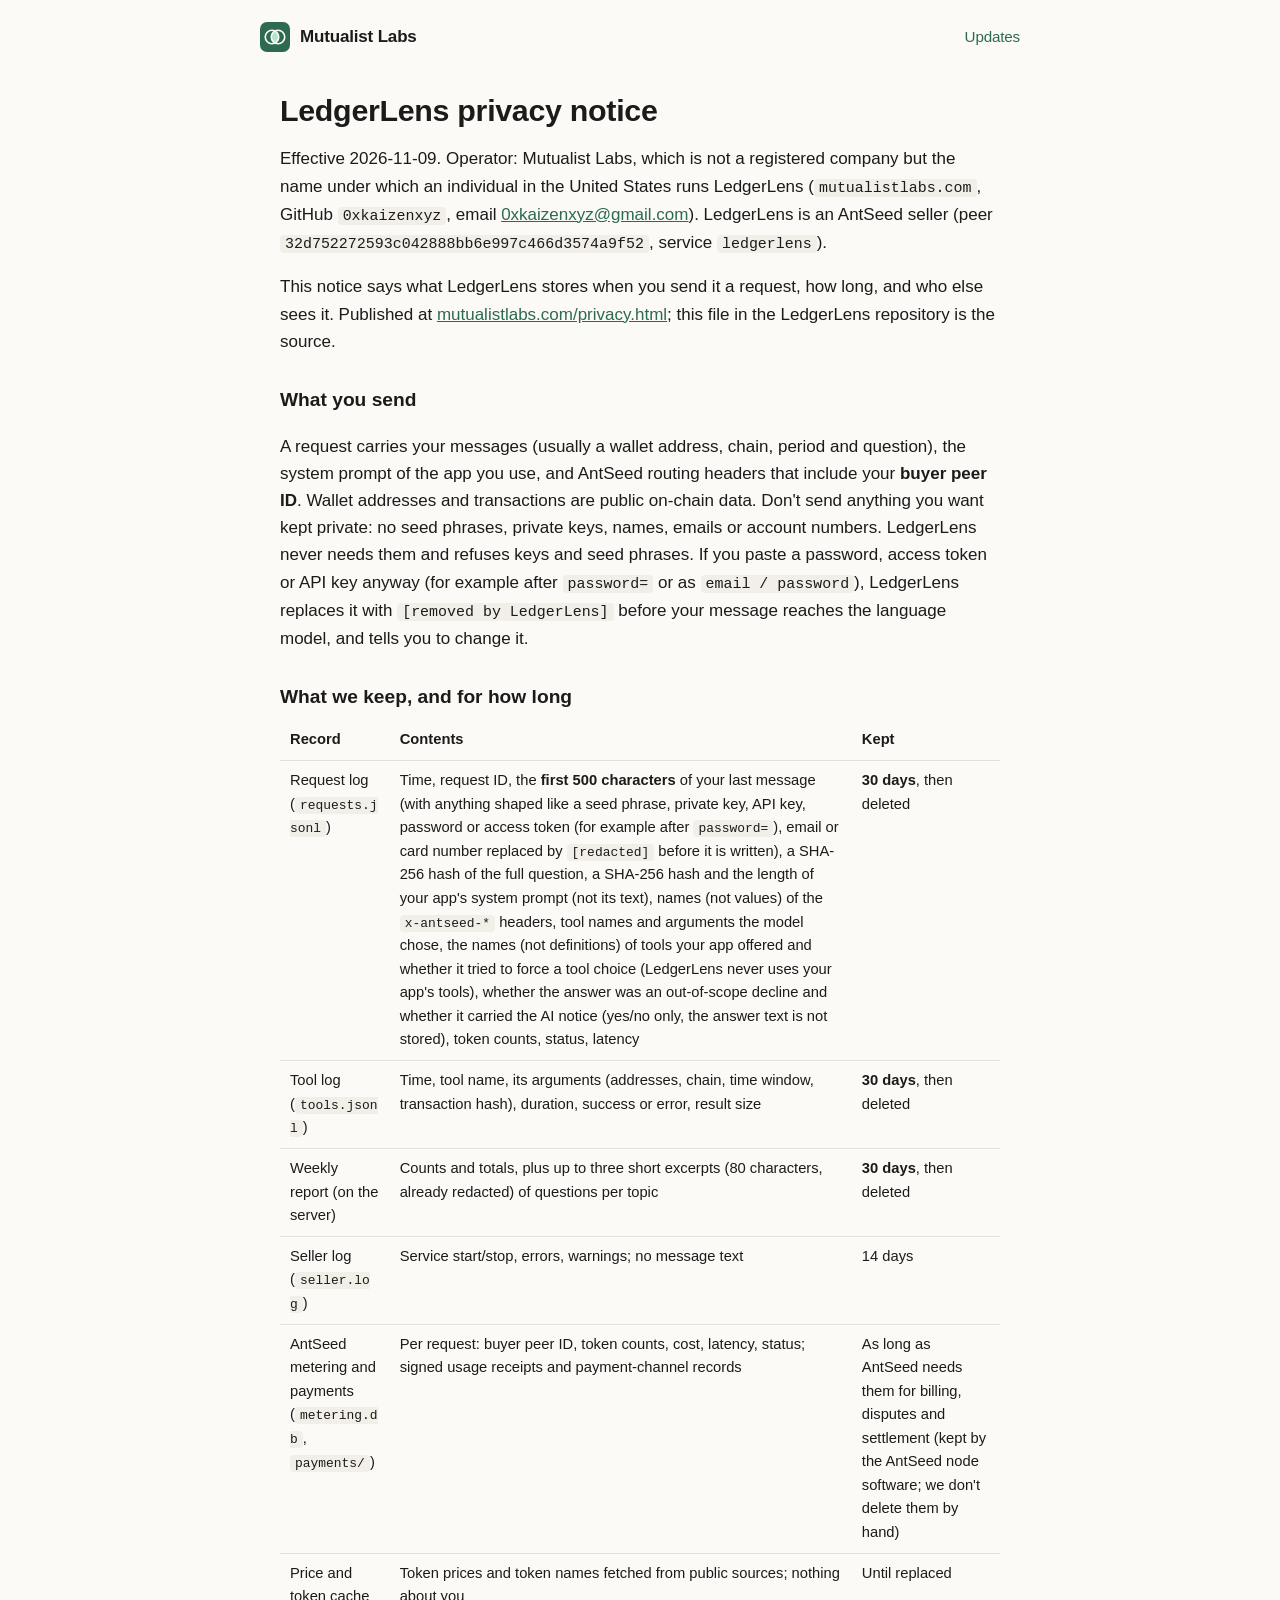
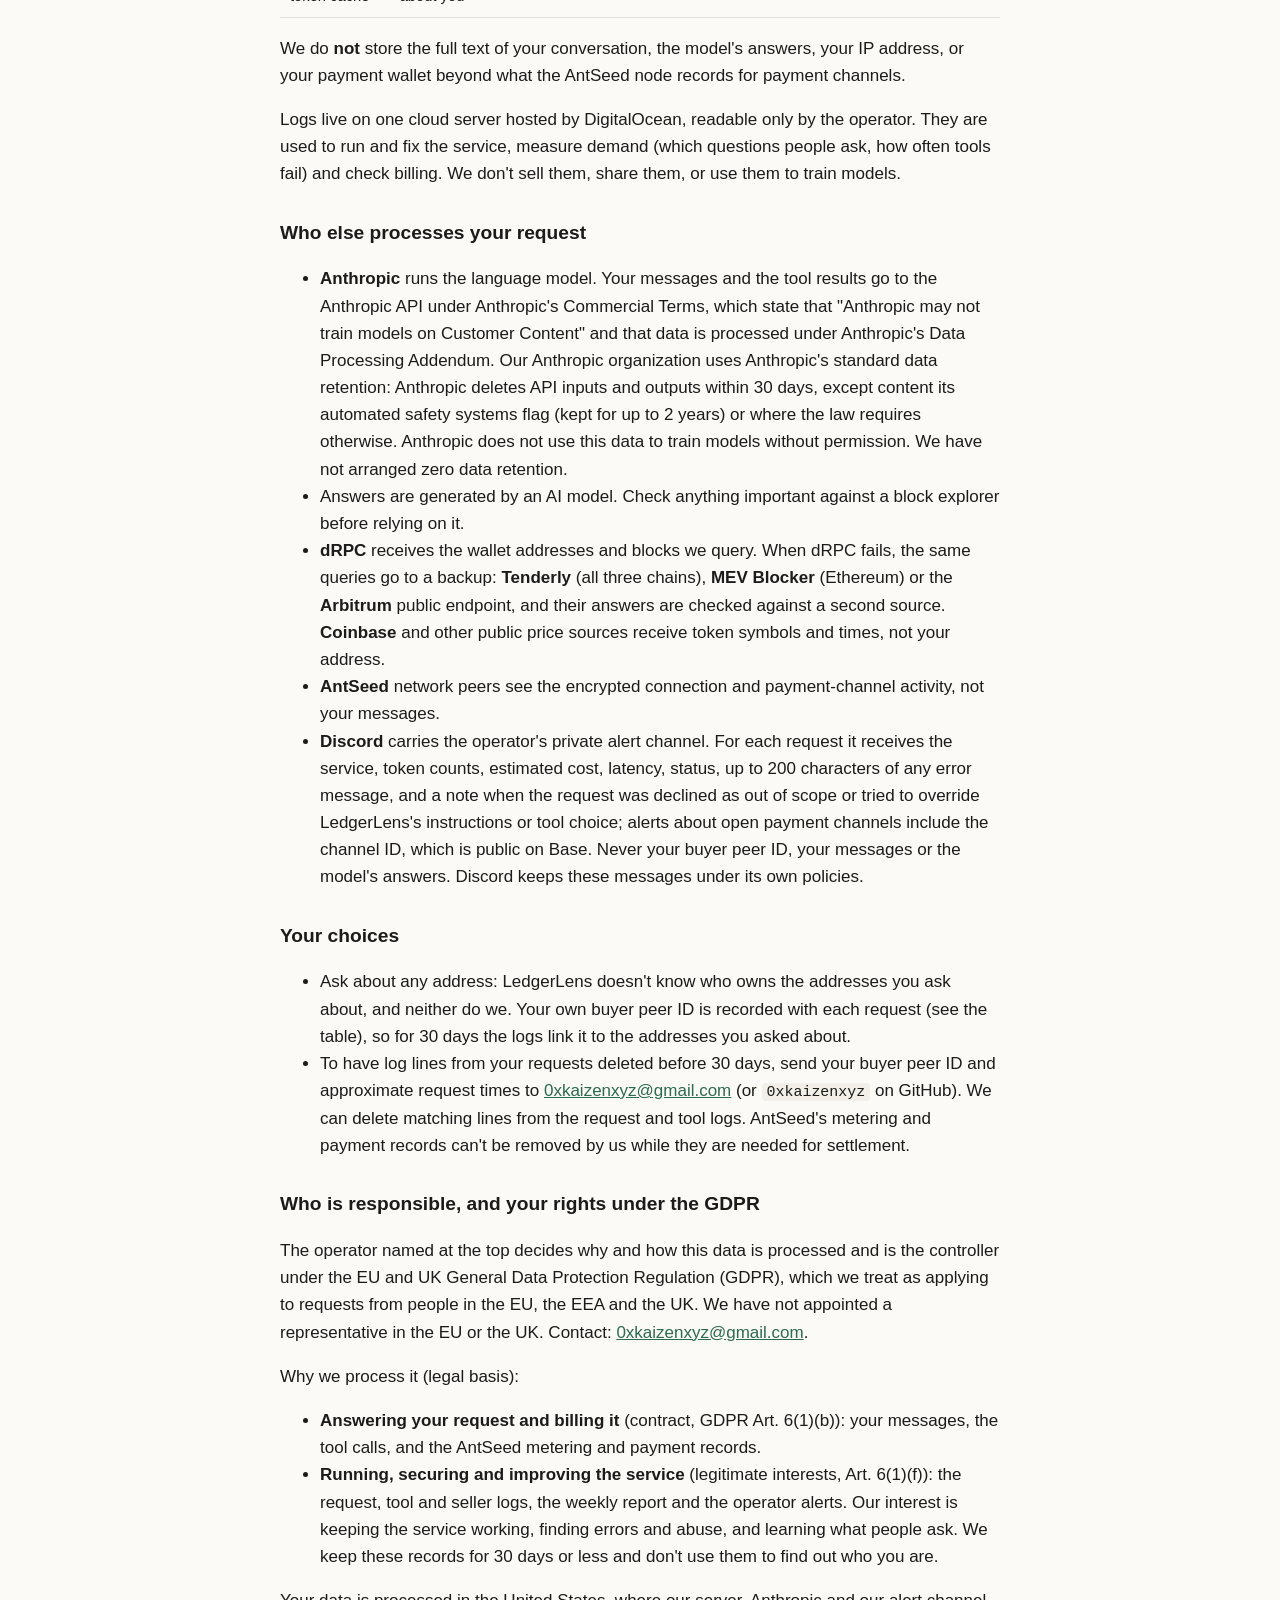
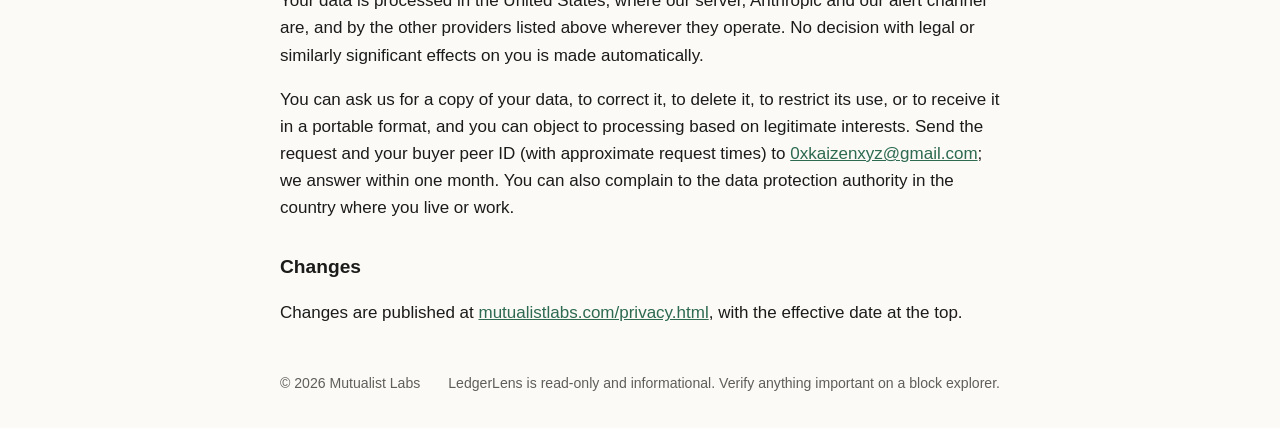
==== commit 059fc3d9: "Privacy: controller, US jurisdiction and GDPR rights (audit LL-10) Co-Authored-By: Claude Opus 5.5 <" ====
--- a/privacy.html
+++ b/privacy.html
@@ -137,7 +137,7 @@
   </header>
   <main class="wrap doc">
 <h1>LedgerLens privacy notice</h1>
-<p>Effective 2026-11-09. Operator: Mutualist Labs (<code>mutualistlabs.com</code>, GitHub <code>0xkaizenxyz</code>, email <a href="mailto:0xkaizenxyz@gmail.com">0xkaizenxyz@gmail.com</a>). LedgerLens is an AntSeed seller (peer <code>32d752272593c042888bb6e997c466d3574a9f52</code>, service <code>ledgerlens</code>).</p>
+<p>Effective 2026-11-09. Operator: Mutualist Labs, which is not a registered company but the name under which an individual in the United States runs LedgerLens (<code>mutualistlabs.com</code>, GitHub <code>0xkaizenxyz</code>, email <a href="mailto:0xkaizenxyz@gmail.com">0xkaizenxyz@gmail.com</a>). LedgerLens is an AntSeed seller (peer <code>32d752272593c042888bb6e997c466d3574a9f52</code>, service <code>ledgerlens</code>).</p>
 <p>This notice says what LedgerLens stores when you send it a request, how long, and who else sees it. Published at <a href="/privacy.html">mutualistlabs.com/privacy.html</a>; this file in the LedgerLens repository is the source.</p>
 <h2>What you send</h2>
 <p>A request carries your messages (usually a wallet address, chain, period and question), the system prompt of the app you use, and AntSeed routing headers that include your <strong>buyer peer ID</strong>. Wallet addresses and transactions are public on-chain data. Don't send anything you want kept private: no seed phrases, private keys, names, emails or account numbers. LedgerLens never needs them and refuses keys and seed phrases. If you paste a password, access token or API key anyway (for example after <code>password=</code> or as <code>email / password</code>), LedgerLens replaces it with <code>[removed by LedgerLens]</code> before your message reaches the language model, and tells you to change it.</p>
@@ -157,6 +157,15 @@
 <ul><li><strong>Anthropic</strong> runs the language model. Your messages and the tool results go to the Anthropic API under Anthropic's Commercial Terms, which state that "Anthropic may not train models on Customer Content" and that data is processed under Anthropic's Data Processing Addendum. Our Anthropic organization uses Anthropic's standard data retention: Anthropic deletes API inputs and outputs within 30 days, except content its automated safety systems flag (kept for up to 2 years) or where the law requires otherwise. Anthropic does not use this data to train models without permission. We have not arranged zero data retention.</li><li>Answers are generated by an AI model. Check anything important against a block explorer before relying on it.</li><li><strong>dRPC</strong> receives the wallet addresses and blocks we query. When dRPC fails, the same queries go to a backup: <strong>Tenderly</strong> (all three chains), <strong>MEV Blocker</strong> (Ethereum) or the <strong>Arbitrum</strong> public endpoint, and their answers are checked against a second source. <strong>Coinbase</strong> and other public price sources receive token symbols and times, not your address.</li><li><strong>AntSeed</strong> network peers see the encrypted connection and payment-channel activity, not your messages.</li><li><strong>Discord</strong> carries the operator's private alert channel. For each request it receives the service, token counts, estimated cost, latency, status, up to 200 characters of any error message, and a note when the request was declined as out of scope or tried to override LedgerLens's instructions or tool choice; alerts about open payment channels include the channel ID, which is public on Base. Never your buyer peer ID, your messages or the model's answers. Discord keeps these messages under its own policies.</li></ul>
 <h2>Your choices</h2>
 <ul><li>Ask about any address: LedgerLens doesn't know who owns the addresses you ask about, and neither do we. Your own buyer peer ID is recorded with each request (see the table), so for 30 days the logs link it to the addresses you asked about.</li><li>To have log lines from your requests deleted before 30 days, send your buyer peer ID and approximate request times to <a href="mailto:0xkaizenxyz@gmail.com">0xkaizenxyz@gmail.com</a> (or <code>0xkaizenxyz</code> on GitHub). We can delete matching lines from the request and tool logs. AntSeed's metering and payment records can't be removed by us while they are needed for settlement.</li></ul>
+<h2>Who is responsible, and your rights under the GDPR</h2>
+<p>The operator named at the top decides why and how this data is processed and is the controller under the EU and UK General Data Protection Regulation (GDPR), which we treat as applying to requests from people in the EU, the EEA and the UK. We have not appointed a representative in the EU or the UK. Contact: <a href="mailto:0xkaizenxyz@gmail.com">0xkaizenxyz@gmail.com</a>.</p>
+<p>Why we process it (legal basis):</p>
+<ul>
+<li><strong>Answering your request and billing it</strong> (contract, GDPR Art. 6(1)(b)): your messages, the tool calls, and the AntSeed metering and payment records.</li>
+<li><strong>Running, securing and improving the service</strong> (legitimate interests, Art. 6(1)(f)): the request, tool and seller logs, the weekly report and the operator alerts. Our interest is keeping the service working, finding errors and abuse, and learning what people ask. We keep these records for 30 days or less and don't use them to find out who you are.</li>
+</ul>
+<p>Your data is processed in the United States, where our server, Anthropic and our alert channel are, and by the other providers listed above wherever they operate. No decision with legal or similarly significant effects on you is made automatically.</p>
+<p>You can ask us for a copy of your data, to correct it, to delete it, to restrict its use, or to receive it in a portable format, and you can object to processing based on legitimate interests. Send the request and your buyer peer ID (with approximate request times) to <a href="mailto:0xkaizenxyz@gmail.com">0xkaizenxyz@gmail.com</a>; we answer within one month. You can also complain to the data protection authority in the country where you live or work.</p>
 <h2>Changes</h2>
 <p>Changes are published at <a href="/privacy.html">mutualistlabs.com/privacy.html</a>, with the effective date at the top.</p>
   </main>
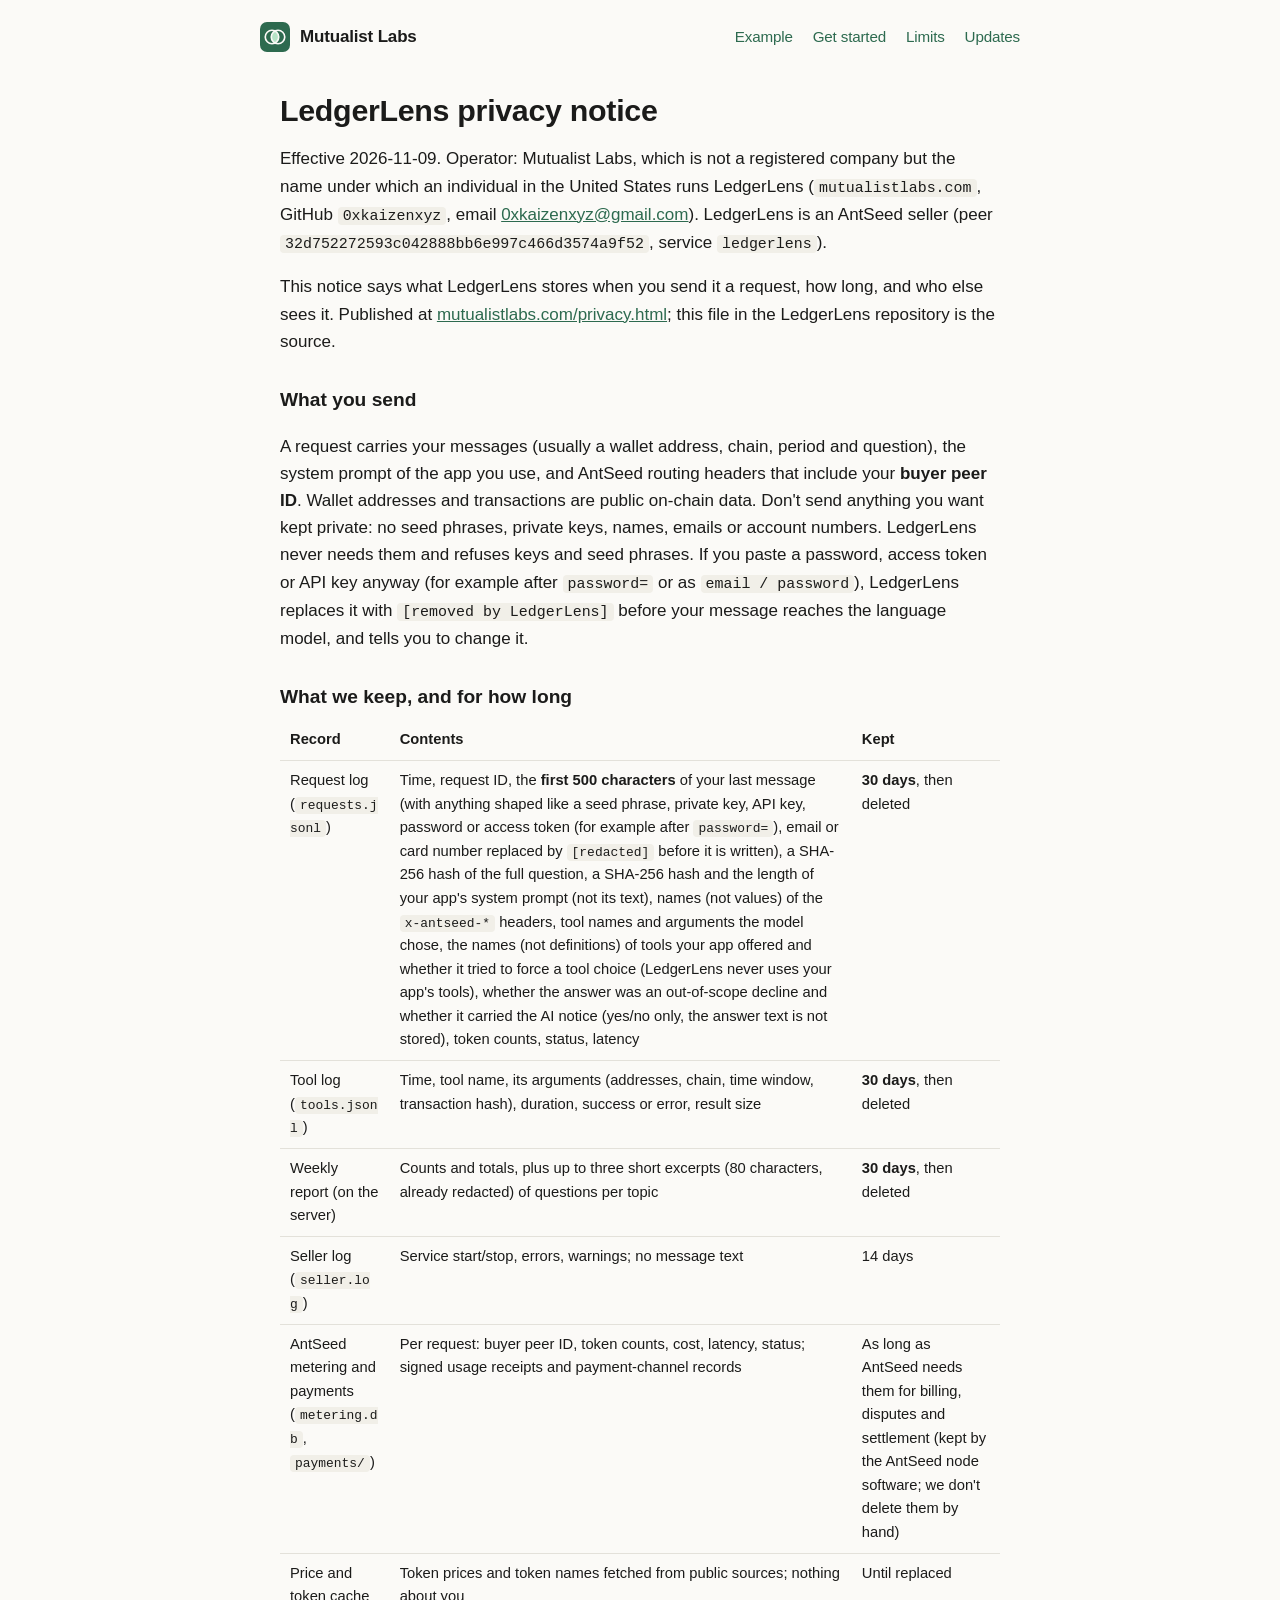
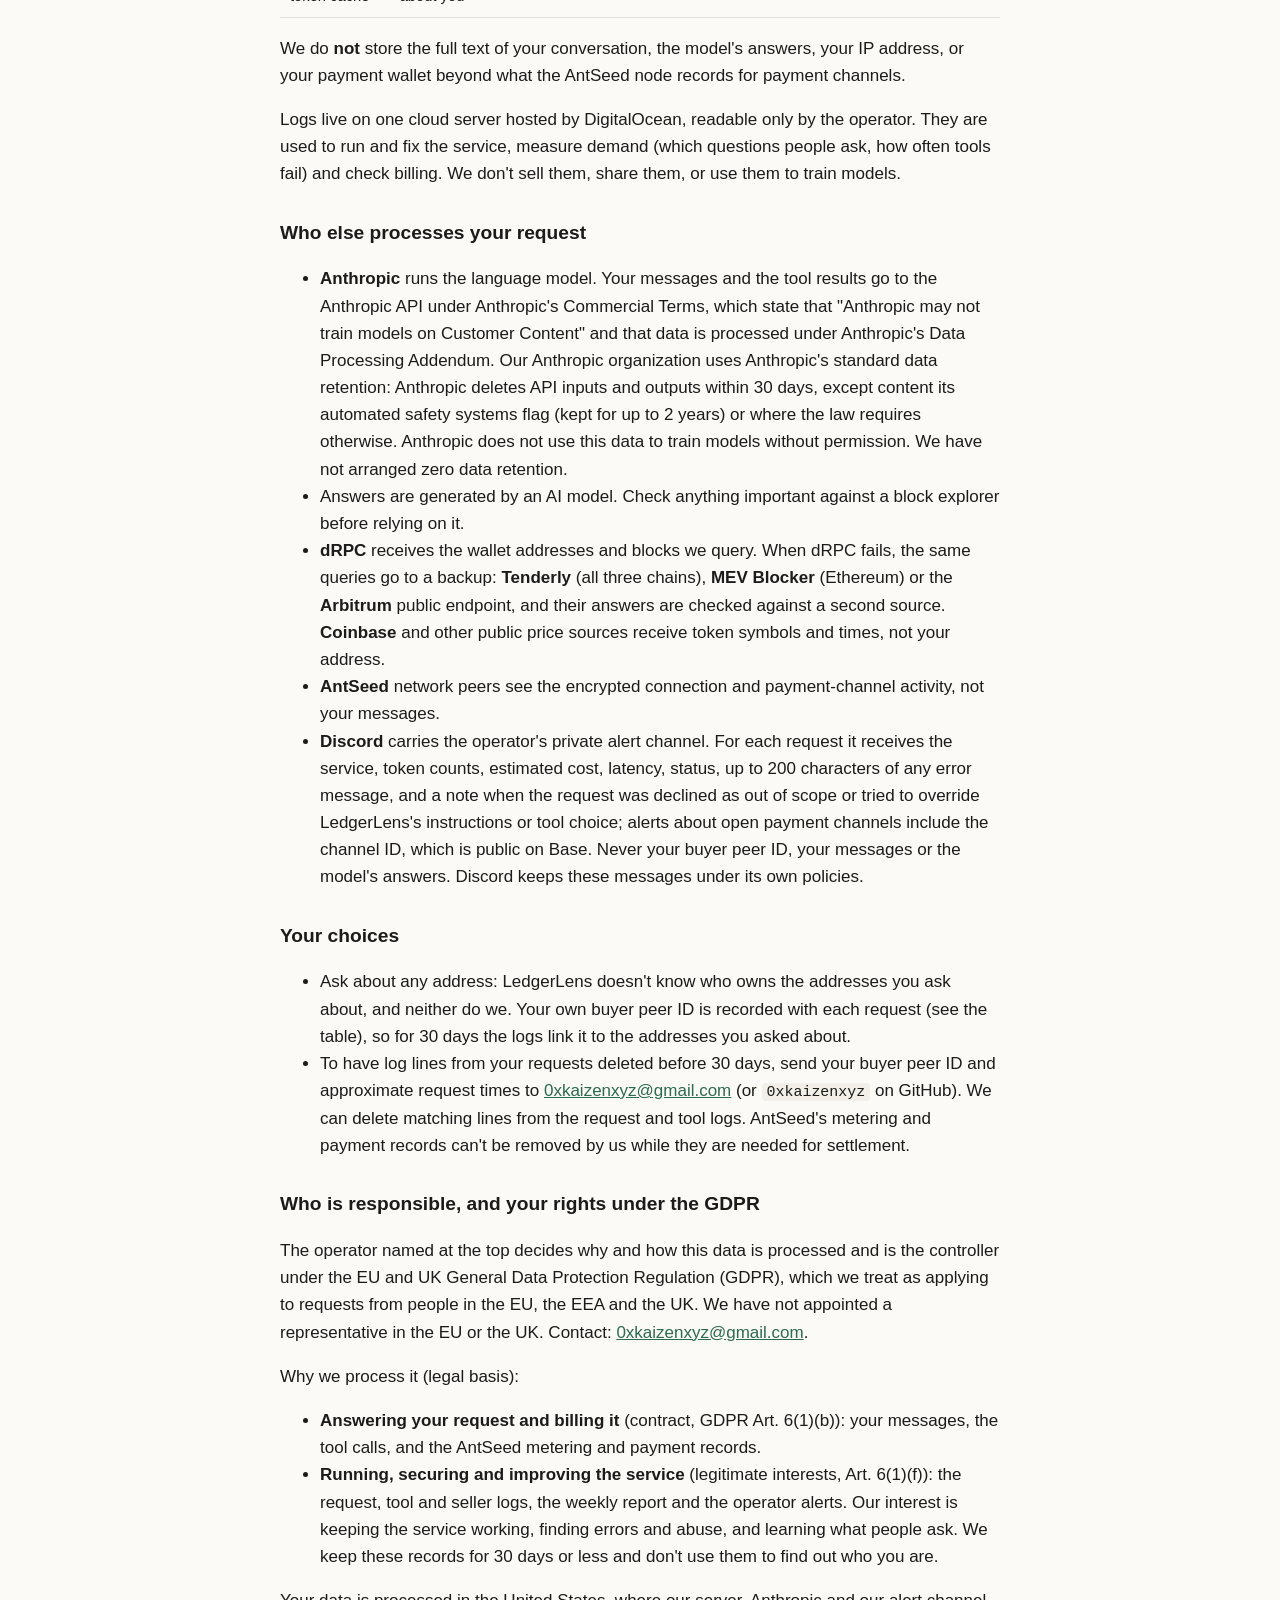
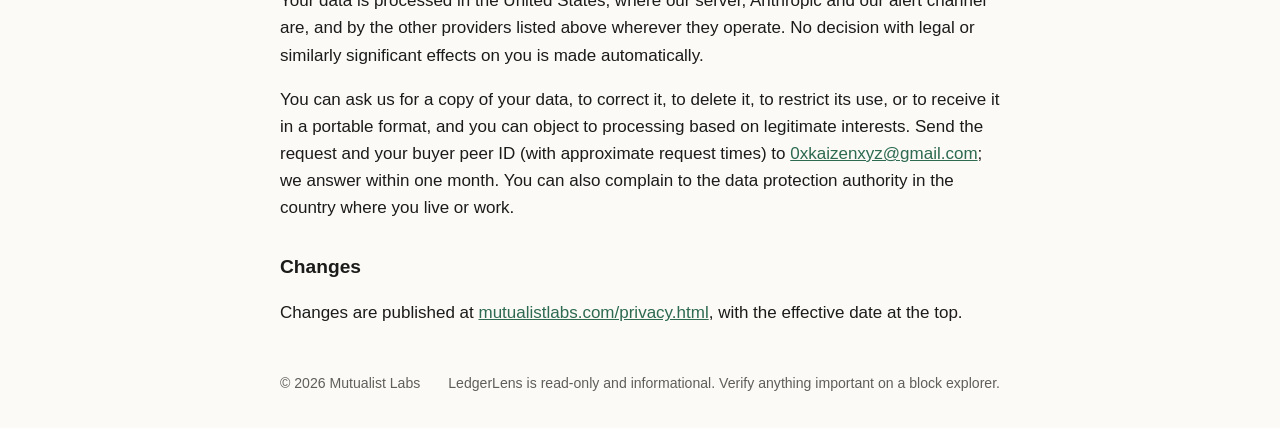
==== commit b3dcdea2: "Split the home page into Example, Get started and Limits pages; shared nav and style.css" ====
--- a/privacy.html
+++ b/privacy.html
@@ -51,7 +51,9 @@
     /* top bar */
     .bar { display: flex; align-items: center; gap: 10px; padding: 22px 0; font-weight: 700; letter-spacing: -0.01em; }
     .bar svg { width: 30px; height: 30px; border-radius: 7px; flex: none; }
-    .bar nav { margin-left: auto; font-weight: 500; font-size: 0.95rem; }
+    .bar { flex-wrap: wrap; }
+    .bar nav { margin-left: auto; display: flex; flex-wrap: wrap; gap: 4px 20px; font-weight: 500; font-size: 0.95rem; }
+    @media (max-width: 560px) { .bar nav { margin-left: 0; width: 100%; } }
     .bar nav a { text-decoration: none; }
 
     /* shared brand type */
@@ -133,7 +135,7 @@
       <circle cx="240" cy="200" r="90" fill="none" stroke="#fbfaf7" stroke-width="22"/>
     </svg>
     <a href="/" style="color:inherit;text-decoration:none">Mutualist Labs</a>
-    <nav><a href="/updates.html">Updates</a></nav>
+    <nav aria-label="Site"><a href="/example.html">Example</a><a href="/start.html">Get started</a><a href="/limits.html">Limits</a><a href="/updates.html">Updates</a></nav>
   </header>
   <main class="wrap doc">
 <h1>LedgerLens privacy notice</h1>
